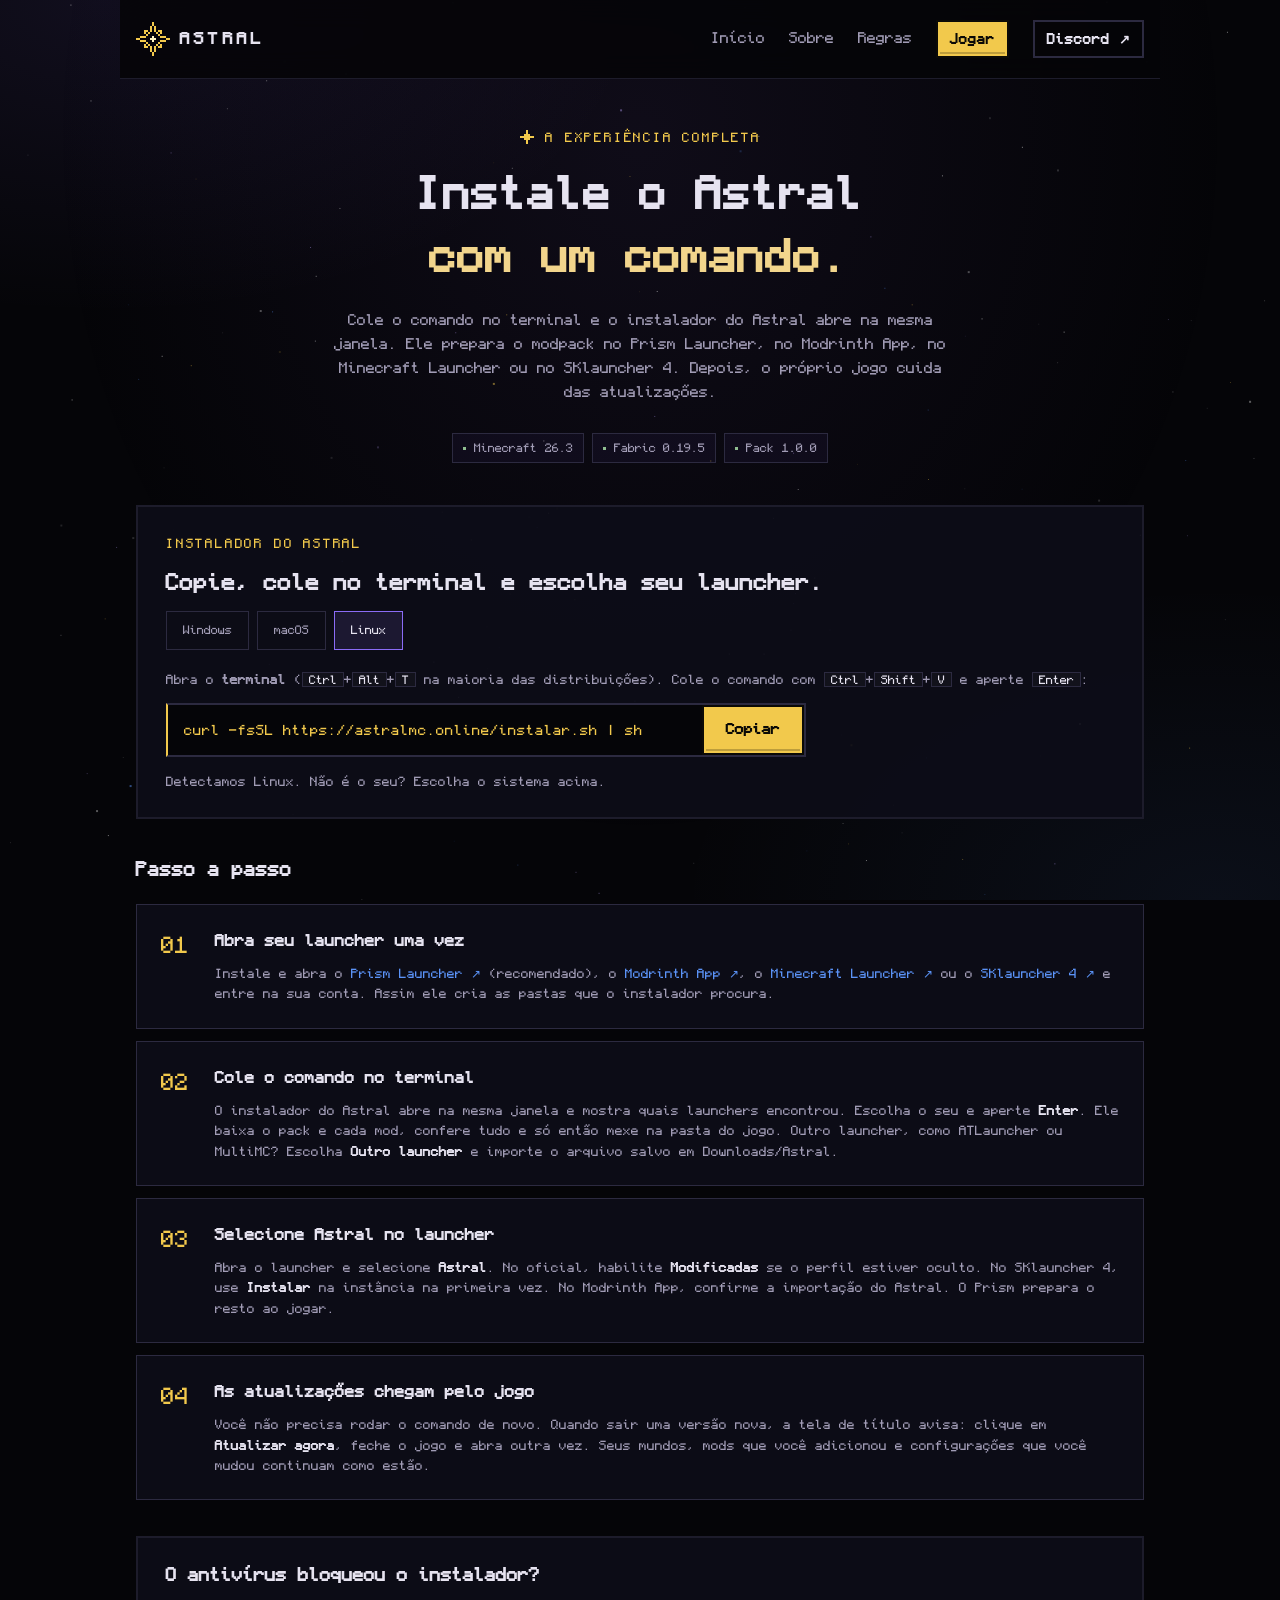
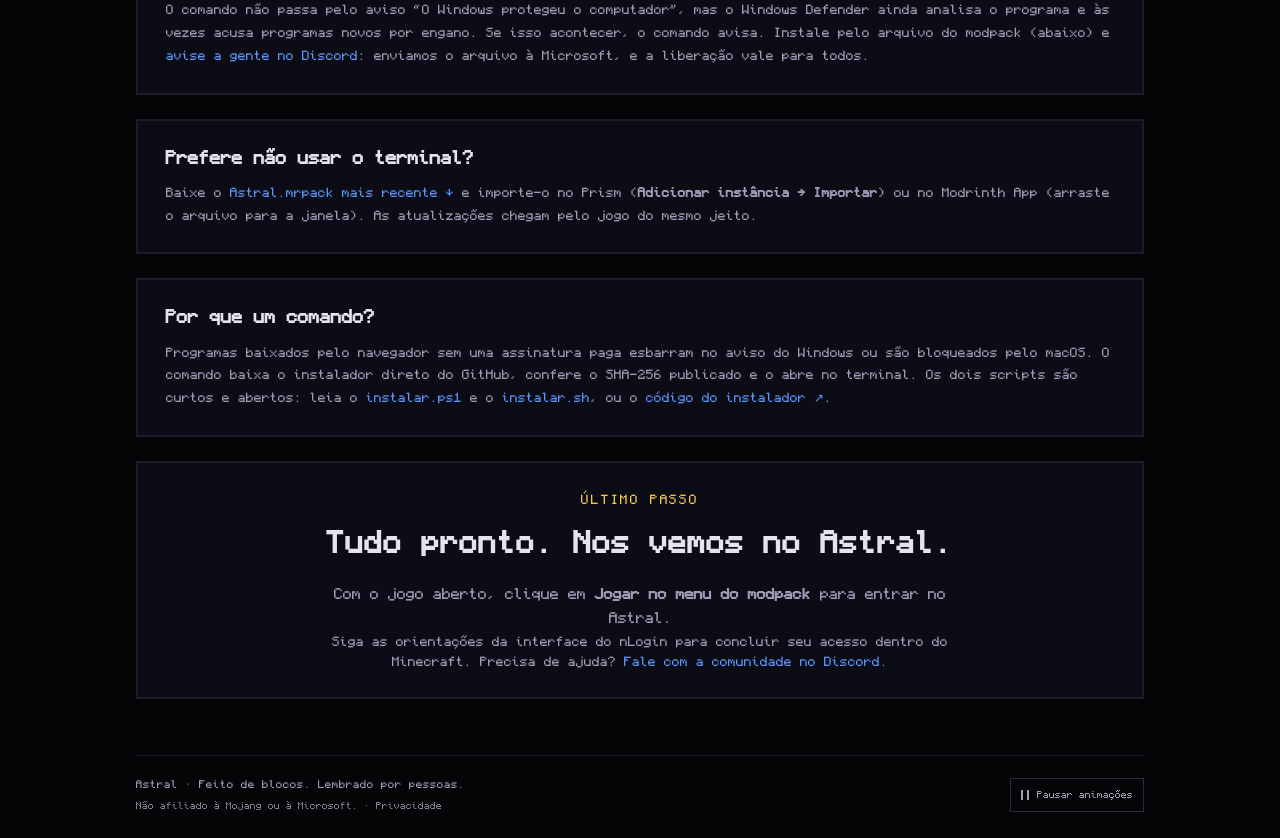
==== instalar.html @ 80afe754 "Instalar pelo comando do terminal instalar.html e o diálogo Jogar mostram o comando do sistema do vi" ====
<!doctype html>
<html lang="pt-BR">
<head>
  <meta charset="utf-8" />
  <meta name="viewport" content="width=device-width, initial-scale=1" />
  <meta http-equiv="Content-Security-Policy" content="default-src 'self'; script-src 'self'; frame-src 'none'; connect-src 'self' https://api.mcsrvstat.us https://raw.githubusercontent.com; img-src 'self' data:; style-src 'self' 'unsafe-inline'; font-src 'self'; object-src 'none'; base-uri 'none'; form-action 'none'" />
  <meta name="referrer" content="strict-origin-when-cross-origin" />
  <meta name="theme-color" content="#050508" />
  <title>Instalar o modpack — Astral</title>
  <meta name="description" content="Instale o modpack do Astral com um comando no terminal, no Windows, macOS ou Linux: Prism Launcher, Modrinth App, Minecraft Launcher ou SKlauncher." />
  <link rel="preload" href="fonts/Monocraft.woff2" as="font" type="font/woff2" crossorigin />
  <link rel="stylesheet" href="style.css?v=22" />
  <link rel="icon" href="favicon.svg" type="image/svg+xml" />
</head>
<body data-page="instalar" data-page-title="Instalar o modpack">
  <a class="skip-link" href="#conteudo">Pular para o conteúdo</a>
  <svg class="sprite" aria-hidden="true">
    <symbol id="star" viewBox="0 0 17 17">
      <path class="star-line" d="M8 0h1v2h-1zM8 15h1v2h-1zM0 8h2v1H0zM15 8h2v1h-2zM7 2h1v3H7zM9 2h1v3H9zM7 12h1v3H7zM9 12h1v3H9zM2 7h3v1H2zM12 7h3v1h-3zM2 9h3v1H2zM12 9h3v1h-3zM4 4h2v1H4zM11 4h2v1h-2zM4 12h2v1H4zM11 12h2v1h-2zM4 5h1v1H4zM12 5h1v1h-1zM4 11h1v1H4zM12 11h1v1h-1zM6 5h1v1H6zM10 5h1v1h-1zM6 11h1v1H6zM10 11h1v1h-1zM5 6h1v1H5zM11 6h1v1h-1zM5 10h1v1H5zM11 10h1v1h-1z" />
      <path class="star-core" d="M8 7h1v1H8zM7 8h3v1H7zM8 9h1v1H8z" />
    </symbol>
  </svg>
  <canvas id="stars" aria-hidden="true"></canvas>

  <header class="nav">
    <a href="index.html" class="logo" aria-label="Astral — Início"><svg class="pixel-star logo-star" aria-hidden="true"><use href="#star" /></svg><span data-name>Astral</span></a>
    <nav id="siteNavigation" aria-label="Navegação principal">
      <a href="index.html">Início</a><a href="sobre.html">Sobre</a><a href="regras.html">Regras</a>
      <a href="#" class="nav-mobile-community" data-discord hidden target="_blank" rel="noopener">Discord ↗</a>
    </nav>
    <div class="nav-actions">
      <a href="jogar.html" class="btn btn-small play-button" data-play>Jogar</a>
      <a href="#" class="btn btn-small btn-ghost nav-community" data-discord hidden target="_blank" rel="noopener">Discord ↗</a>
      <button type="button" class="nav-toggle" id="navToggle" aria-label="Abrir menu" aria-controls="siteNavigation" aria-expanded="false" hidden>
        <svg viewBox="0 0 24 24" aria-hidden="true" focusable="false"><path class="menu-bars" d="M4 5h16v2H4zM4 11h16v2H4zM4 17h16v2H4z"/><path class="menu-cross" d="M5 5h3v3H5zM8 8h3v3H8zM11 11h3v3h-3zM14 14h3v3h-3zM17 17h3v3h-3zM17 5h3v3h-3zM14 8h3v3h-3zM8 14h3v3H8zM5 17h3v3H5z"/></svg>
      </button>
    </div>
  </header>

  <main id="conteudo" tabindex="-1">
    <header class="page-header">
      <p class="eyebrow"><svg class="pixel-icon" aria-hidden="true" focusable="false"><use href="icons.svg#spark" /></svg>A experiência completa</p>
      <h1>Instale o <span data-name>Astral</span><br><span class="text-accent">com um comando.</span></h1>
      <p class="tagline">Cole o comando no terminal e o instalador do Astral abre na mesma janela. Ele prepara o modpack no Prism Launcher, no Modrinth App, no Minecraft Launcher ou no SKlauncher 4. Depois, o próprio jogo cuida das atualizações.</p>
      <ul class="identity-tags" aria-label="Versões do modpack">
        <li>Minecraft <span data-modpack-minecraft>26.3</span></li><li data-modpack-loader>Fabric 0.19.5</li><li>Pack <span data-modpack-version>1.0.0</span></li>
      </ul>
    </header>

    <section class="block installer-card" aria-labelledby="installerTitle">
      <p class="eyebrow">Instalador do Astral</p>
      <h2 id="installerTitle">Copie, cole no terminal e escolha seu launcher.</h2>
      <div class="os-choice" data-os-choice hidden role="group" aria-label="Seu sistema">
        <button type="button" data-os="windows" aria-pressed="false">Windows</button>
        <button type="button" data-os="macos" aria-pressed="false">macOS</button>
        <button type="button" data-os="linux" aria-pressed="false">Linux</button>
      </div>
      <div class="command-panels" data-command-panels>
        <div class="command-panel" data-os-panel="windows">
          <h3 class="command-os">Windows</h3>
          <p class="muted">Abra o <strong>PowerShell</strong>: aperte a tecla <kbd>Windows</kbd>, digite <kbd>PowerShell</kbd> e aperte <kbd>Enter</kbd>. Cole o comando com <kbd>Ctrl</kbd>+<kbd>V</kbd> e aperte <kbd>Enter</kbd>:</p>
          <div class="command" data-command-box><code data-command>irm https://astralmc.online/instalar.ps1 | iex</code><button type="button" class="btn btn-small command-copy" data-copy hidden>Copiar</button></div>
        </div>
        <div class="command-panel" data-os-panel="macos">
          <h3 class="command-os">macOS</h3>
          <p class="muted">Abra o <strong>Terminal</strong>: aperte <kbd>⌘</kbd>+<kbd>Espaço</kbd>, digite <kbd>Terminal</kbd> e aperte <kbd>Enter</kbd>. Cole o comando com <kbd>⌘</kbd>+<kbd>V</kbd> e aperte <kbd>Enter</kbd>:</p>
          <div class="command" data-command-box><code data-command>curl -fsSL https://astralmc.online/instalar.sh | sh</code><button type="button" class="btn btn-small command-copy" data-copy hidden>Copiar</button></div>
        </div>
        <div class="command-panel" data-os-panel="linux">
          <h3 class="command-os">Linux</h3>
          <p class="muted">Abra o <strong>terminal</strong> (<kbd>Ctrl</kbd>+<kbd>Alt</kbd>+<kbd>T</kbd> na maioria das distribuições). Cole o comando com <kbd>Ctrl</kbd>+<kbd>Shift</kbd>+<kbd>V</kbd> e aperte <kbd>Enter</kbd>:</p>
          <div class="command" data-command-box><code data-command>curl -fsSL https://astralmc.online/instalar.sh | sh</code><button type="button" class="btn btn-small command-copy" data-copy hidden>Copiar</button></div>
        </div>
      </div>
      <p class="tiny muted" data-installer-detected></p>
      <div class="installer-next" data-installer-next hidden role="status">
        <p class="eyebrow">Comando copiado</p>
        <p class="muted">Cole no terminal e aperte Enter. O instalador abre na mesma janela: escolha seu launcher com as setas ou o número e aperte Enter de novo.</p>
      </div>
    </section>

    <section class="installation-guide" aria-labelledby="stepsTitle">
      <h2 id="stepsTitle">Passo a passo</h2>
      <ol class="installation-steps">
        <li><div><h3>Abra seu launcher uma vez</h3><p>Instale e abra o <a href="https://prismlauncher.org/download/" target="_blank" rel="noopener">Prism Launcher ↗</a> (recomendado), o <a href="https://modrinth.com/app" target="_blank" rel="noopener">Modrinth App ↗</a>, o <a href="https://www.minecraft.net/download" target="_blank" rel="noopener">Minecraft Launcher ↗</a> ou o <a href="https://next.skmedix.pl/downloads" target="_blank" rel="noopener">SKlauncher 4 ↗</a> e entre na sua conta. Assim ele cria as pastas que o instalador procura.</p></div></li>
        <li><div><h3>Cole o comando no terminal</h3><p>O instalador do Astral abre na mesma janela e mostra quais launchers encontrou. Escolha o seu e aperte <strong>Enter</strong>. Ele baixa o pack e cada mod, confere tudo e só então mexe na pasta do jogo. Outro launcher, como ATLauncher ou MultiMC? Escolha <strong>Outro launcher</strong> e importe o arquivo salvo em Downloads/Astral.</p></div></li>
        <li><div><h3>Selecione Astral no launcher</h3><p>Abra o launcher e selecione <strong>Astral</strong>. No oficial, habilite <strong>Modificadas</strong> se o perfil estiver oculto. No SKlauncher 4, use <strong>Instalar</strong> na instância na primeira vez. No Modrinth App, confirme a importação do Astral. O Prism prepara o resto ao jogar.</p></div></li>
        <li><div><h3>As atualizações chegam pelo jogo</h3><p>Você não precisa rodar o comando de novo. Quando sair uma versão nova, a tela de título avisa: clique em <strong>Atualizar agora</strong>, feche o jogo e abra outra vez. Seus mundos, mods que você adicionou e configurações que você mudou continuam como estão.</p></div></li>
      </ol>
    </section>

    <section class="block installer-help" id="antivirus" aria-labelledby="antivirusTitle">
      <h2 id="antivirusTitle">O antivírus bloqueou o instalador?</h2>
      <p class="muted">O comando não passa pelo aviso “O Windows protegeu o computador”, mas o Windows Defender ainda analisa o programa e às vezes acusa programas novos por engano. Se isso acontecer, o comando avisa. Instale pelo arquivo do modpack (abaixo) e <a href="#" data-discord hidden target="_blank" rel="noopener">avise a gente no Discord</a>: enviamos o arquivo à Microsoft, e a liberação vale para todos.</p>
    </section>

    <section class="block installer-help" id="sem-terminal" aria-labelledby="noTerminalTitle">
      <h2 id="noTerminalTitle">Prefere não usar o terminal?</h2>
      <p class="muted">Baixe o <a href="https://github.com/dvd-iso/astral-installer/releases" data-pack-latest>Astral.mrpack mais recente ↓</a> e importe-o no Prism (<strong>Adicionar instância → Importar</strong>) ou no Modrinth App (arraste o arquivo para a janela). As atualizações chegam pelo jogo do mesmo jeito.</p>
    </section>

    <section class="block installer-help" aria-labelledby="whyTitle">
      <h2 id="whyTitle">Por que um comando?</h2>
      <p class="muted">Programas baixados pelo navegador sem uma assinatura paga esbarram no aviso do Windows ou são bloqueados pelo macOS. O comando baixa o instalador direto do GitHub, confere o SHA-256 publicado e o abre no terminal. Os dois scripts são curtos e abertos: leia o <a href="instalar.ps1" target="_blank" rel="noopener">instalar.ps1</a> e o <a href="instalar.sh" target="_blank" rel="noopener">instalar.sh</a>, ou o <a href="https://github.com/dvd-iso/astral-installer" target="_blank" rel="noopener">código do instalador ↗</a>.</p>
    </section>

    <section class="block page-cta" aria-labelledby="readyTitle">
      <p class="eyebrow">Último passo</p>
      <h2 id="readyTitle">Tudo pronto. Nos vemos no Astral.</h2>
      <p class="muted">Com o jogo aberto, clique em <strong>Jogar no menu do modpack</strong> para entrar no Astral.</p>
      <p class="tiny muted">Siga as orientações da interface do nLogin para concluir seu acesso dentro do Minecraft. Precisa de ajuda? <a href="#" data-discord hidden target="_blank" rel="noopener">Fale com a comunidade no Discord.</a></p>
    </section>
  </main>

  <footer>
    <div class="footer-meta"><p><span data-name>Astral</span> · Feito de blocos. Lembrado por pessoas.</p><p class="footer-legal">Não afiliado à Mojang ou à Microsoft. · <a href="privacidade.html">Privacidade</a></p></div>
    <button class="motion-toggle" type="button" data-motion-toggle aria-pressed="false" hidden><span class="motion-icon" aria-hidden="true"></span><span data-motion-label>Pausar animações</span></button>
  </footer>
  <script src="config.js?v=26"></script>
  <script src="app.js?v=23"></script>
</body>
</html>
---- style.css ----
/* Monocraft: fonte no estilo do Minecraft (SIL OFL 1.1, veja fonts/OFL.txt) */
@font-face { font-family: "Monocraft"; src: url("fonts/Monocraft.woff2") format("woff2"); font-weight: 400; font-style: normal; font-display: swap; }
@font-face { font-family: "Monocraft"; src: url("fonts/Monocraft-Bold.woff2") format("woff2"); font-weight: 700; font-style: normal; font-display: swap; }
@font-face { font-family: "Monocraft"; src: url("fonts/Monocraft-Italic.woff2") format("woff2"); font-weight: 400; font-style: italic; font-display: swap; }

:root {
  --bg: #050508;
  --surface: rgba(14, 14, 24, 0.92);
  --surface2: rgba(255, 255, 255, 0.025);
  --border: #1d1c2b;
  --border2: #2c2a40;
  --text: #e6e3f0;
  --muted: #a19cb5;
  --yellow: #f2c94c;
  --purple: #8b6cf6;
  --blue: #5b93f7;
  --green: #8fbd90;
  --ok: #4ade80;
  --bad: #f87171;
  --wrap: 1040px;
  color-scheme: dark;
}

* { box-sizing: border-box; border-radius: 0 !important; }
html { scroll-behavior: smooth; scroll-padding-top: 110px; -webkit-text-size-adjust: 100%; text-size-adjust: 100%; }
body {
  margin: 0;
  display: flex;
  flex-direction: column;
  font-family: "Monocraft", ui-monospace, monospace;
  font-size: 14px;
  color: var(--text);
  background:
    radial-gradient(60vw 50vh at 8% 0%, rgba(139, 108, 246, 0.09), transparent 70%),
    radial-gradient(60vw 50vh at 95% 100%, rgba(91, 147, 247, 0.07), transparent 70%),
    var(--bg);
  background-attachment: fixed;
  min-height: 100vh;
  line-height: 1.7;
}
#stars { position: fixed; inset: 0; width: 100%; height: 100%; z-index: -1; pointer-events: none; }
body::before { content: ""; position: fixed; inset: 0; z-index: -1; pointer-events: none; background: radial-gradient(ellipse at 50% 15%, rgba(111, 79, 171, .1), transparent 65%); animation: sky-breath 16s ease-in-out infinite alternate; }
.sprite { position: absolute; width: 0; height: 0; overflow: hidden; }

a { color: var(--blue); text-decoration: none; }
a:hover { text-decoration: underline; text-underline-offset: 3px; }
a:focus-visible, button:focus-visible { outline: 2px solid var(--purple); outline-offset: 4px; }
h1, h2, h3 { font-weight: 700; line-height: 1.3; }
.skip-link { position: fixed; top: 8px; left: 16px; z-index: 20; padding: 10px 16px; background: var(--bg); transform: translateY(-200%); }
.skip-link:focus { transform: translateY(0); }
.sr-only { position: absolute; width: 1px; height: 1px; padding: 0; margin: -1px; overflow: hidden; clip: rect(0, 0, 0, 0); white-space: nowrap; border: 0; }

/* ---------- Estrela em pixel art ---------- */
.pixel-star { shape-rendering: crispEdges; }
.pixel-icon { width: 20px; height: 20px; display: inline-block; vertical-align: middle; flex: none; fill: currentColor; shape-rendering: crispEdges; }
/* (seletores sem ancestral: as cópias dentro de <use> só herdam o estilo do original) */
.star-line { fill: var(--yellow); }
.star-core { fill: #fff4c2; animation: core 3s steps(3) infinite; }
@keyframes core { 50% { opacity: .35; } }

/* ---------- Navegação ---------- */
.nav {
  position: sticky; top: 0; z-index: 10;
  display: grid; grid-template-columns: auto minmax(0, 1fr) auto; align-items: center; gap: 24px;
  max-width: var(--wrap); margin: 0 auto; padding: 20px 16px;
  width: 100%;
  background: rgba(5, 5, 8, .85); backdrop-filter: blur(14px); border-bottom: 1px solid var(--border);
}
.nav::after { content: ""; position: absolute; bottom: -1px; left: 0; right: 0; height: 2px; background: linear-gradient(90deg, var(--purple), var(--yellow)); transform: scaleX(var(--reading-progress, 0)); transform-origin: left; }
.logo {
  display: inline-flex; align-items: center; gap: 10px;
  font-weight: 700; font-size: 16px; letter-spacing: 0.2em; text-transform: uppercase; color: var(--text);
}
.logo:hover { text-decoration: none; }
.logo-star { width: 34px; height: 34px; transition: transform .45s ease; }
.logo:hover .logo-star { transform: rotate(90deg); }
.nav nav { min-width: 0; display: flex; justify-content: flex-end; gap: 24px; align-items: center; }
.nav-actions { display: flex; align-items: center; gap: 24px; }
.nav-mobile-community { display: none; }
.nav-toggle { display: inline-grid; place-items: center; width: 44px; height: 44px; padding: 0; flex: none; background: var(--surface2); border: 1px solid var(--border2); color: var(--text); cursor: pointer; }
.nav-toggle svg { display: block; width: 24px; height: 24px; fill: currentColor; shape-rendering: crispEdges; }
.nav-toggle .menu-cross { display: none; }
.nav-toggle[aria-expanded="true"] .menu-bars { display: none; }
.nav-toggle[aria-expanded="true"] .menu-cross { display: block; }
.nav nav a:not(.btn) { color: var(--muted); }
.nav nav a:not(.btn):hover { color: var(--text); text-decoration: none; }
.nav nav a:not(.btn)[aria-current="page"] { color: var(--yellow); text-decoration: underline; text-underline-offset: 6px; }

main { width: 100%; flex: 1; max-width: var(--wrap); margin: 0 auto; padding: 0 16px; }

/* ---------- Topo ---------- */
body[data-page="inicio"] main { display: flex; flex-direction: column; justify-content: center; gap: 30px; padding-top: 48px; padding-bottom: 40px; }
.hero { text-align: center; max-width: 720px; margin: 0 auto; }
.hero-heading { display: flex; align-items: center; justify-content: center; gap: 20px; margin: 14px 0 20px; }
.hero-star { width: 56px; height: 56px; display: block; flex: none; filter: drop-shadow(0 0 16px rgba(242, 201, 76, .25)); animation: star-float 6s ease-in-out infinite; }
.title {
  font-size: clamp(40px, 8vw, 72px); margin: 0;
  letter-spacing: .14em; padding-left: .14em; text-transform: uppercase;
}
.hero-promise { font-size: clamp(18px, 2.6vw, 25px); line-height: 1.65; margin: 0 0 14px; }
.hero-promise strong { color: #f2d58c; }
.tagline { color: var(--muted); max-width: 630px; margin: 0 auto 28px; }
.hero .tagline { max-width: 560px; margin-bottom: 0; }
.access-note { margin: 14px 0 0; color: var(--muted); font-size: 11px; }

/* ---------- Filme da página inicial ---------- */
.home-video { width: 100%; max-width: 820px; margin: 8px auto 0; }
.home-video-heading { display: flex; justify-content: space-between; align-items: flex-end; flex-wrap: wrap; gap: 12px 24px; margin-bottom: 16px; }
.home-video-heading .eyebrow { margin-bottom: 8px; font-size: 10px; letter-spacing: .1em; }
.home-video-heading h2 { margin: 0; font-size: clamp(18px, 2.8vw, 24px); color: #f2d58c; }
.video-youtube-link { display: inline-flex; align-items: center; gap: 8px; min-height: 44px; color: var(--muted); font-size: 10px; }
.video-youtube-link:hover { color: var(--yellow); }
.video-player { position: relative; aspect-ratio: 16 / 9; overflow: hidden; border: 2px solid var(--border2); border-top-color: var(--purple); background: #050508; box-shadow: 6px 6px 0 rgba(139, 108, 246, .09), 0 0 44px rgba(139, 108, 246, .07); }
.video-cover { position: absolute; inset: 0; width: 100%; height: 100%; display: flex; flex-direction: column; align-items: center; justify-content: center; gap: 16px; padding: 20px; border: 0; background: var(--surface); color: var(--text); font: inherit; cursor: pointer; isolation: isolate; }
.video-cover::after { content: ""; position: absolute; inset: 0; z-index: -1; background: linear-gradient(180deg, rgba(5, 5, 8, .1), rgba(5, 5, 8, .65)); pointer-events: none; }
.video-cover:hover { text-decoration: none; }
.video-cover:focus-visible { outline: 2px solid var(--yellow); outline-offset: -6px; }
.video-poster { position: absolute; inset: 0; z-index: -2; width: 100%; height: 100%; object-fit: cover; opacity: .8; transition: transform .6s ease, opacity .3s; }
.video-cover:hover .video-poster, .video-cover:focus-visible .video-poster { transform: scale(1.035); opacity: 1; }
.video-play { display: grid; place-items: center; width: 80px; height: 68px; flex: none; border: 2px solid #fff0b6; background: var(--yellow); color: #17120b; box-shadow: inset 0 -5px 0 rgba(0, 0, 0, .2), 5px 5px 0 rgba(0, 0, 0, .4); transition: transform .2s, background .2s; }
.video-play svg { display: block; width: 30px; height: 30px; fill: currentColor; shape-rendering: crispEdges; }
.video-cover:hover .video-play, .video-cover:focus-visible .video-play { transform: translateY(-3px); background: #f7d76f; }
.video-cover:active .video-play { transform: translateY(2px); }
.video-cover-label { font-size: 12px; text-shadow: 0 2px 8px #050508; }
.video-player iframe { position: absolute; inset: 0; width: 100%; height: 100%; border: 0; }
.home-video-note { display: flex; justify-content: center; align-items: center; gap: 10px; margin: 18px 0 0; color: var(--muted); font-size: 10px; text-align: center; }
.home-video-note .pixel-icon { width: 12px; height: 12px; color: var(--purple); }

.ip {
  display: inline-flex; flex-direction: column; align-items: center; gap: 2px;
  background: var(--surface); border: 2px solid var(--border2);
  color: var(--text); padding: 10px 24px; cursor: pointer;
  font: inherit; font-size: 17px; font-weight: 700;
  transition: border-color .15s;
}
.ip:hover { border-color: var(--yellow); }
.ip small { color: var(--muted); font-size: 11px; font-weight: 400; }

/* ---------- Cabeçalhos das páginas ---------- */
.page-header { text-align: center; padding: 48px 0 26px; }
.eyebrow { color: var(--yellow); font-size: 12px; letter-spacing: .15em; text-transform: uppercase; margin: 0 0 14px; }
.eyebrow .pixel-icon { width: 16px; height: 16px; vertical-align: -3px; margin-right: 10px; }
.page-header h1 { font-size: clamp(26px, 4.5vw, 42px); line-height: 1.5; margin: 0 0 22px; }
.text-accent { color: #f2d58c; }
.page-cta { text-align: center; padding: 40px 28px; background: radial-gradient(ellipse at 50% 0, rgba(139, 108, 246, .12), transparent 75%), var(--surface); }
.page-cta h2 { margin-top: 0; font-size: clamp(21px, 3vw, 28px); }
.page-cta > .muted { max-width: 640px; margin: 0 auto; }
.identity-tags { list-style: none; display: flex; justify-content: center; flex-wrap: wrap; gap: 8px; padding: 0; margin: 24px 0 16px; }
.identity-tags li { display: inline-flex; align-items: center; gap: 8px; font-size: 11px; padding: 5px 10px; color: var(--muted); background: rgba(139, 108, 246, .05); border: 1px solid var(--border2); }
.identity-tags li::before { content: ""; width: 3px; height: 3px; flex: none; background: var(--green); }

/* ---------- Botões (estilo botão do Minecraft) ---------- */
.btn {
  position: relative; overflow: hidden; isolation: isolate;
  display: inline-block; cursor: pointer;
  border: 2px solid #0b0a06; outline: 2px solid var(--yellow); outline-offset: -4px;
  background: var(--yellow); color: #0b0a06;
  font: inherit; font-weight: 700; font-size: 14px;
  padding: 11px 22px;
  box-shadow: inset 0 -4px 0 rgba(0, 0, 0, .22);
  transition: background .2s, transform .2s, box-shadow .2s;
}
.btn::after { content: ""; position: absolute; inset: -50% auto -50% -60%; width: 30%; background: rgba(255, 255, 255, .18); transform: skewX(-20deg); pointer-events: none; }
.btn:hover { background: #f7d76f; text-decoration: none; transform: translateY(-3px); box-shadow: inset 0 -4px 0 rgba(0, 0, 0, .22), 0 6px 24px rgba(242, 201, 76, .12); }
.btn:hover::after { animation: button-shine .65s ease; }
.btn:active { transform: translateY(2px); box-shadow: inset 0 -2px 0 rgba(0, 0, 0, .22); }
.btn:disabled { opacity: .6; cursor: wait; transform: none; }
.btn-ghost { background: transparent; color: var(--text); border-color: var(--border2); outline-color: transparent; box-shadow: none; }
.btn-ghost:hover { background: rgba(139, 108, 246, .12); border-color: var(--purple); }
.nav .btn-small { padding: 6px 12px; font-size: 13px; }
.nav .btn:hover, .nav .btn:active { transform: none; }

/* Jogar abre a escolha de launcher; copiar o IP é uma ação separada. */
.play-button { display: inline-flex; align-items: center; justify-content: center; text-align: center; white-space: nowrap; }
.ip[data-copy-state="copied"] { border-color: var(--green); }
.copy-toast { position: fixed; z-index: 30; left: 50%; bottom: 20px; width: max-content; max-width: calc(100% - 32px); padding: 12px 18px; border: 1px solid var(--yellow); background: #14131f; color: var(--text); font-size: 12px; text-align: center; overflow-wrap: anywhere; opacity: 0; transform: translate(-50%, 8px); pointer-events: none; transition: opacity .16s ease, transform .16s ease; }
.copy-toast.is-visible { opacity: 1; transform: translate(-50%, 0); pointer-events: auto; }
.clipboard-fallback { position: fixed; left: 0; top: 0; width: 1px; height: 1px; padding: 0; border: 0; opacity: 0; font-size: 16px; pointer-events: none; }

/* ---------- Escolha de launcher ---------- */
html.play-dialog-open { overflow: hidden; }
.play-dialog { width: min(880px, calc(100% - 40px)); max-width: none; max-height: calc(100vh - 40px); max-height: calc(100dvh - 40px); margin: auto; padding: 38px; overflow-y: auto; border: 2px solid var(--border2); border-top-color: var(--purple); background: radial-gradient(ellipse at 50% 0, rgba(139, 108, 246, .12), transparent 70%), #0e0e18; color: var(--text); font: inherit; box-shadow: 0 24px 100px rgba(0, 0, 0, .6); }
.play-dialog::backdrop { background: rgba(5, 5, 8, .84); backdrop-filter: blur(8px); }
.play-dialog[open] { animation: launcher-dialog-enter .45s cubic-bezier(.16, 1, .3, 1) both; }
.play-dialog[open]::backdrop { animation: launcher-backdrop-enter .35s ease-out both; }
.play-dialog[open] > .eyebrow, .play-dialog[open] > h2, .play-dialog[open] > #playDialogDescription { animation: launcher-content-enter .4s ease-out both; }
.play-dialog[open] > .eyebrow { animation-delay: .05s; }
.play-dialog[open] > h2 { animation-delay: .09s; }
.play-dialog[open] > #playDialogDescription { animation-delay: .13s; }
.dialog-close { position: absolute; top: 12px; right: 12px; width: 44px; height: 44px; padding: 0; border: 1px solid var(--border2); background: transparent; color: var(--muted); font: inherit; font-size: 25px; cursor: pointer; }
.dialog-close:hover { color: var(--text); border-color: var(--purple); }
.play-dialog .eyebrow { padding-right: 30px; }
.play-dialog h2 { margin: 0 0 16px; font-size: clamp(21px, 3.5vw, 29px); line-height: 1.55; }
.play-dialog h2:focus { outline: none; }
.play-dialog > .muted { max-width: 680px; margin: 0; font-size: 12px; }
.installer-offer { display: grid; justify-items: start; gap: 12px; margin: 26px 0 0; }
.installer-offer .tiny { margin: 0; max-width: 620px; }
.play-dialog[open] .installer-offer, .play-dialog[open] .installer-more { animation: launcher-content-enter .4s cubic-bezier(.16, 1, .3, 1) .18s both; }
.play-dialog[open] .installer-more { animation-delay: .26s; }
.installer-next { margin: 22px 0 0; padding: 16px 18px; border-left: 2px solid var(--ok); background: rgba(74, 222, 128, .06); animation: launcher-content-enter .35s ease-out both; }
.installer-next .eyebrow { color: var(--ok); margin: 0 0 8px; font-size: 10px; }
.installer-next ol { margin: 0; padding-left: 20px; color: var(--muted); font-size: 12px; line-height: 1.9; }
.installer-next p.muted { margin: 0; font-size: 12px; }
.installer-next strong { color: var(--text); }
.installer-more { display: inline-block; margin-top: 20px; padding: 8px 0; color: var(--muted); font-size: 11px; text-decoration: underline; text-underline-offset: 4px; }
.installer-more:hover { color: var(--text); }
.os-choice { display: flex; flex-wrap: wrap; gap: 8px; margin: 0 0 18px; }
.os-choice button { padding: 9px 16px; font: inherit; font-size: 11px; color: var(--muted); background: transparent; border: 1px solid var(--border2); cursor: pointer; }
.os-choice button:hover { color: var(--text); }
.os-choice button[aria-pressed="true"] { color: var(--text); border-color: var(--purple); background: rgba(139, 108, 246, .12); }
.command-panel + .command-panel { margin-top: 24px; }
.command-panels.has-choice .command-panel { display: none; margin-top: 0; }
.command-panels.has-choice .command-panel.is-active { display: block; }
.command-panels.has-choice .command-os { display: none; }
.command-os { margin: 0 0 8px; font-size: 13px; }
.command-panel p { margin: 0 0 12px; font-size: 12px; line-height: 1.9; }
.command { display: flex; align-items: stretch; width: 100%; max-width: 640px; background: #050508; border: 2px solid var(--border2); border-left-color: var(--yellow); }
.command code { flex: 1; min-width: 0; padding: 14px 16px; overflow-x: auto; font: inherit; font-size: 13px; color: var(--yellow); white-space: nowrap; user-select: all; }
.command .command-copy { flex: none; margin: 0; }
.command .command-copy:hover { transform: none; }
.installer-card .tiny[data-installer-detected] { margin: 14px 0 0; }
.installer-help h2 { margin: 0 0 12px; font-size: 17px; }
.installer-help p { margin: 0; font-size: 12px; line-height: 1.9; }
kbd { padding: 1px 6px; font: inherit; font-size: .92em; color: var(--text); background: var(--surface2); border: 1px solid var(--border2); }
.launcher-official { --launcher-accent: #f2ce75; }
.launcher-prism { --launcher-accent: #b39afa; }
.launcher-sklauncher { --launcher-accent: #7eafff; }
.launcher-logo { display: block; flex: none; object-fit: contain; image-rendering: auto; }

/* ---------- Blocos (todas as seções têm o mesmo formato) ---------- */
.block { background: var(--surface); border: 2px solid var(--border); padding: 26px 28px; margin: 0 0 24px; }
.block-head {
  display: flex; align-items: center; gap: 14px;
  margin: 0 0 22px; padding-bottom: 14px; border-bottom: 2px solid var(--border);
}
.block-head h2 { margin: 0; font-size: 18px; flex: 1; }
.section-icon { width: 24px; height: 24px; color: var(--yellow); }
.muted { color: var(--muted); }
.tiny { font-size: 12px; margin: 14px 0 0; }

/* ---------- Fragmentos da lore ---------- */
.lore { margin: 56px auto; max-width: 650px; text-align: center; color: #c2b9db; padding: 0 12px; }
.lore::before {
  content: "fragmento"; display: block; margin-bottom: 10px;
  font-size: 11px; letter-spacing: .3em; text-transform: uppercase; color: var(--purple);
}
.lore p { margin: 0; font-style: italic; font-size: 15px; }
.lore cite { display: block; margin-top: 10px; font-style: normal; font-size: 12px; color: var(--muted); }
.lore:empty { display: none; }

/* ---------- Status ---------- */
.badge { display: inline-flex; align-items: center; gap: 8px; font-size: 12px; padding: 4px 10px; border: 2px solid var(--border); }
.badge i { width: 8px; height: 8px; background: var(--muted); }
.badge.on i { background: var(--ok); animation: pulse 2s steps(2) infinite; }
.badge.on b { color: var(--ok); }
.badge.off i { background: var(--bad); }
.badge.off b { color: var(--bad); }
@keyframes pulse { 50% { opacity: .35; } }

.server-card { width: 100%; max-width: 620px; margin: 0 auto; padding: 18px 22px; border: 1px solid var(--border2); background: var(--surface); }
.server-status-heading, .server-details { display: flex; align-items: center; justify-content: space-between; gap: 16px; }
.server-status-heading h2 { display: flex; align-items: center; gap: 10px; margin: 0; font-size: 14px; }
.server-status-heading .pixel-icon { width: 16px; height: 16px; color: var(--yellow); }
.server-details { margin-top: 14px; }
.server-details p { margin: 0; font-size: 12px; }
.server-players strong { font-size: 22px; color: var(--blue); }
.server-capacity { color: var(--muted); }
.server-version { color: #b8a4ed; }
.status-updated { margin: 10px 0 0; font-size: 9px; color: var(--muted); }

/* ---------- Pontos fortes ---------- */
.features { display: grid; grid-template-columns: repeat(3, minmax(0, 1fr)); gap: 16px; }
.feature { position: relative; background: var(--surface2); border: 2px solid var(--border); border-top-color: var(--accent); padding: 24px; transition: transform .3s, border-color .3s, background .3s; }
.feature:hover { transform: translateY(-5px); border-color: var(--accent); background: rgba(255, 255, 255, .035); }
.feature:hover .f-icon { transform: translateY(-4px); }
.feature h3 { margin: 14px 0 8px; font-size: 15px; color: var(--accent); }
.feature p { margin: 0; color: var(--muted); font-size: 13px; }
.f-icon { width: 36px; height: 36px; fill: var(--accent); fill-rule: evenodd; shape-rendering: crispEdges; transition: transform .3s; }
.f-purple { --accent: var(--purple); }
.f-blue { --accent: var(--blue); }
.f-yellow { --accent: var(--yellow); }
.f-green { --accent: var(--green); }

/* ---------- Regras ---------- */
.rules-section { margin-bottom: 40px; }
.rules-list { display: grid; grid-template-columns: repeat(3, minmax(0, 1fr)); gap: 18px; margin: 0; padding: 0; list-style: none; }
.rule-card { overflow: hidden; border: 1px solid var(--border2); background: var(--surface); transition: border-color .2s; }
.rule-card:hover { border-color: #5c5279; }
.rule-illustration { height: 126px; display: grid; place-items: center; border-bottom: 1px solid var(--border2); background-color: #10121c; background-image: linear-gradient(rgba(139, 108, 246, .035) 1px, transparent 1px), linear-gradient(90deg, rgba(139, 108, 246, .035) 1px, transparent 1px); background-size: 12px 12px; }
.rule-art { display: block; width: 144px; height: 108px; shape-rendering: crispEdges; image-rendering: pixelated; }
.rule-copy { padding: 18px 20px 22px; }
.rule-number { display: block; margin-bottom: 8px; color: #a88bee; font-size: 10px; letter-spacing: .12em; }
.rule-copy h3 { margin: 0 0 12px; color: #f2d58c; font-size: 15px; line-height: 1.5; }
.rule-copy p { margin: 0; color: #b7b1c8; font-size: 12px; line-height: 1.85; }
@media (max-width: 900px) { .rules-list { grid-template-columns: repeat(2, minmax(0, 1fr)); } }

/* ---------- Entrada e autenticação ---------- */
.access-grid { display: grid; grid-template-columns: repeat(2, minmax(0, 1fr)); gap: 16px; }
.access-grid .feature p + p { margin-top: 12px; }

/* ---------- Modpack e guias de instalação ---------- */
.modpack-invite { display: flex; justify-content: space-between; align-items: center; gap: 24px; }
.modpack-invite h2 { font-size: 18px; margin: 0 0 10px; }
.modpack-invite p { margin: 0; max-width: 550px; font-size: 12px; }
.modpack-invite .btn { flex: none; white-space: nowrap; }
.installation-guide { margin: 36px 0; }
.installation-guide > h2 { font-size: 18px; margin: 0 0 20px; line-height: 1.6; }
.installer-card h2 { font-size: 21px; margin: 0 0 16px; }
.installer-card > .muted { font-size: 12px; }
.installation-steps { display: grid; gap: 12px; list-style: none; padding: 0; margin: 0; counter-reset: installation-step; }
.installation-steps li { display: grid; grid-template-columns: 36px minmax(0, 1fr); gap: 18px; padding: 24px; border: 1px solid var(--border2); background: var(--surface); counter-increment: installation-step; }
.installation-steps li::before { content: counter(installation-step, decimal-leading-zero); color: var(--yellow); font-size: 21px; line-height: 1.5; }
.installation-steps h3 { font-size: 15px; line-height: 1.6; margin: 0 0 10px; }
.installation-steps p { color: var(--muted); font-size: 12px; margin: 0; }
.installation-steps strong { color: var(--text); }
.installation-steps .step-path { padding: 12px; margin-top: 16px; border-left: 2px solid var(--purple); background: rgba(139, 108, 246, .07); color: #c3b3ec; font-size: 11px; overflow-wrap: anywhere; }
.page-cta .ip { margin-top: 22px; max-width: 100%; overflow-wrap: anywhere; }

/* ---------- A visão do Astral ---------- */
.manifesto { display: grid; grid-template-columns: .85fr 1.4fr; gap: 24px 48px; padding: 38px; }
.manifesto h2 { font-size: clamp(23px, 3vw, 30px); line-height: 1.65; margin: 0; }
.manifesto-copy p { margin: 0 0 20px; color: var(--muted); }
.manifesto-copy p:last-child { margin-bottom: 0; }
.manifesto-copy strong { color: var(--text); font-weight: 400; }
.pixel-divider { display: block; width: 32px; height: 4px; background: var(--yellow); margin-top: 26px; box-shadow: 12px 8px 0 rgba(139, 108, 246, .45); }
.manifesto-quote { grid-column: 1 / -1; text-align: center; margin: 8px 0 0; padding-top: 28px; border-top: 1px solid var(--border2); font-size: clamp(16px, 2.5vw, 21px); color: var(--muted); line-height: 1.9; }
.manifesto-quote strong { color: #f2d58c; }
.lore-shelf { display: grid; grid-template-columns: 1fr 1fr; align-items: center; gap: 40px; padding: 36px 28px; }
.lore-shelf h2 { font-size: 26px; line-height: 1.5; margin-top: 0; }
.lore-shelf .muted { font-size: 13px; }
.fragment-book { position: relative; border: 2px solid #3a304e; border-top-color: var(--purple); background: linear-gradient(135deg, rgba(139, 108, 246, .08), transparent), var(--surface); box-shadow: 6px 6px 0 rgba(139, 108, 246, .08); padding: 28px; }
.fragment-book-label { font-size: 10px; text-transform: uppercase; letter-spacing: .18em; color: #b29ee7; }
.fragment-copy { min-height: 180px; display: flex; align-items: center; padding: 14px 0; }
.fragment-copy blockquote { margin: 0; }
.fragment-copy p { font-size: 15px; line-height: 1.9; font-style: italic; color: #d7cde8; }
.fragment-copy cite { font-size: 11px; font-style: normal; color: var(--muted); }
.fragment-controls { display: flex; justify-content: space-between; flex-wrap: wrap; gap: 12px; align-items: center; padding-top: 16px; border-top: 1px solid var(--border2); font-size: 10px; color: var(--muted); }
.fragment-progress { display: inline-flex; align-items: center; gap: 6px; }
.fragment-progress .pixel-icon { width: 12px; height: 12px; color: #9a86bc; opacity: .4; transition: color .25s, opacity .25s; }
.fragment-progress .is-current { color: var(--yellow); opacity: 1; }
.text-button { background: transparent; border: 0; color: #c1a9ff; cursor: pointer; font: inherit; padding: 8px 0; }
.text-button:hover { color: var(--yellow); }
.memories { margin: 0 0 36px; }
.section-heading { text-align: center; padding: 12px 0 24px; }
.section-heading h2 { font-size: clamp(20px, 3vw, 28px); line-height: 1.6; margin: 0 0 12px; }
.section-heading .muted { font-size: 12px; }
.memory-grid { display: grid; grid-template-columns: repeat(3, minmax(0, 1fr)); gap: 16px; }
.memory-card { background: var(--surface); border: 1px solid var(--border2); padding: 26px; display: flex; flex-direction: column; transition: transform .3s, border-color .3s; }
.memory-card:hover { transform: translateY(-5px); border-color: var(--accent); }
.memory-label { display: inline-flex; align-items: center; gap: 10px; color: var(--accent); font-size: 10px; text-transform: uppercase; letter-spacing: .06em; }
.memory-card h3 { font-size: 17px; line-height: 1.6; margin: 20px 0 12px; }
.memory-card p { color: var(--muted); font-size: 12px; margin: 0 0 24px; }
.memory-dots { display: flex; gap: 6px; margin-top: auto; }
.memory-dots i { display: block; width: 5px; height: 5px; background: var(--accent); opacity: .35; animation: memory-glow 4s ease-in-out infinite; }
.memory-dots i:nth-child(2) { animation-delay: .4s; }
.memory-dots i:nth-child(3) { animation-delay: .8s; }
.entry-steps { display: grid; grid-template-columns: repeat(3, minmax(0, 1fr)); gap: 16px; padding: 0; margin: 0 0 28px; list-style: none; }
.entry-steps li { display: flex; align-items: center; gap: 12px; font-size: 12px; color: var(--muted); padding: 14px; border: 1px solid var(--border2); background: var(--surface); }
.entry-steps .pixel-icon { color: var(--yellow); }

/* ---------- Rodapé ---------- */
footer { width: calc(100% - 32px); max-width: calc(var(--wrap) - 32px); margin: 32px auto 0; padding: 20px 0 24px; border-top: 1px solid var(--border); display: flex; align-items: center; justify-content: space-between; gap: 24px; color: var(--muted); font-size: 10px; }
.footer-meta p { margin: 0; }
.footer-meta .footer-legal { margin-top: 5px; color: #827c94; font-size: 9px; }
.footer-legal a { color: inherit; }
.footer-legal a:hover { color: var(--text, #fff); }
.legal h3 { font-size: 13px; margin: 22px 0 10px; }
.legal ul { margin: 0 0 14px; padding-left: 20px; line-height: 1.9; }
.legal li { margin-bottom: 6px; }
.legal code { font-size: 0.95em; }
.motion-toggle { display: inline-flex; align-items: center; gap: 8px; flex: none; border: 1px solid var(--border2); background: transparent; color: var(--muted); font: inherit; font-size: 9px; padding: 8px 10px; cursor: pointer; }
.motion-toggle:hover { border-color: var(--purple); color: var(--text); }
.motion-toggle:disabled { cursor: default; }
.motion-icon { width: 8px; height: 10px; border-left: 2px solid currentColor; border-right: 2px solid currentColor; }
.motion-toggle[aria-pressed="true"] .motion-icon { width: 0; height: 0; border: 5px solid transparent; border-left: 8px solid currentColor; border-right: 0; }

/* ---------- Movimento: entrada, descoberta e microinterações ---------- */
.hero > *, .page-header > * { animation: page-arrive .75s ease both; }
.hero > :nth-child(2), .page-header > :nth-child(2) { animation-delay: .08s; }
.hero > :nth-child(3), .page-header > :nth-child(3) { animation-delay: .16s; }
.hero > :nth-child(4), .page-header > :nth-child(4) { animation-delay: .24s; }
.hero > :nth-child(n+5) { animation-delay: .32s; }
.reveal-ready { transition: opacity .65s ease var(--reveal-delay, 0s), translate .65s ease var(--reveal-delay, 0s); }
.reveal-ready:not(.is-visible):not(:focus-within) { opacity: 0; translate: 0 24px; }
@keyframes page-arrive { from { opacity: 0; transform: translateY(16px); } to { opacity: 1; transform: translateY(0); } }
@keyframes mobile-arrive { from { translate: 0 6px; } to { translate: 0 0; } }
@keyframes star-float { 0%, 100% { transform: translateY(0); } 50% { transform: translateY(-8px); } }
@keyframes sky-breath { from { opacity: .3; } to { opacity: 1; } }
@keyframes button-shine { to { left: 140%; } }
@keyframes memory-glow { 0%, 100% { opacity: .35; } 50% { opacity: .9; } }
@keyframes launcher-dialog-enter { from { opacity: 0; transform: translateY(20px) scale(.96); } to { opacity: 1; transform: translateY(0) scale(1); } }
@keyframes launcher-backdrop-enter { from { opacity: 0; } to { opacity: 1; } }
@keyframes launcher-content-enter { from { opacity: 0; translate: 0 12px; } to { opacity: 1; translate: 0 0; } }

@media (max-width: 760px) {
  body { background-attachment: scroll; }
  .features, .memory-grid, .manifesto, .lore-shelf, .access-grid { grid-template-columns: minmax(0, 1fr); }
  .block { padding: 20px 18px; }
  body[data-page="inicio"] main { padding-top: 30px; padding-bottom: 24px; gap: 26px; }
  .hero-heading { gap: 14px; margin-bottom: 18px; }
  .hero-star { width: 36px; height: 36px; }
  .hero .eyebrow { font-size: 10px; letter-spacing: .08em; }
  .hero-promise { font-size: 19px; }
  .hero .tagline { font-size: 12px; }
  .home-video { margin-top: 0; }
  .video-cover { gap: 12px; }
  .video-play { width: 60px; height: 54px; }
  .video-play svg { width: 24px; height: 24px; }
  .video-cover-label { font-size: 11px; }
  .home-video-note { font-size: 9px; }
  .page-header { padding-top: 36px; }
  .page-header h1 { font-size: clamp(22px, 5.2vw, 36px); }
  .page-header .tagline { font-size: 13px; }
  .manifesto { gap: 28px; }
  .manifesto-copy { font-size: 13px; }
  .manifesto-quote { grid-column: 1; }
  .lore-shelf { gap: 24px; padding: 28px 2px; }
  .lore-shelf h2 { font-size: 23px; }
  .fragment-book { padding: 24px; }
  .fragment-copy { min-height: 160px; }
  .memory-card { padding: 24px; }
  .entry-steps { grid-template-columns: minmax(0, 1fr); gap: 8px; }
  .entry-steps li { padding: 12px 16px; }
  .modpack-invite { flex-direction: column; align-items: stretch; }
  .command code { padding: 12px; font-size: 11px; }
  .play-dialog { width: calc(100% - 24px); max-height: calc(100vh - 24px); max-height: calc(100dvh - 24px); padding: 28px 20px; }
  .play-dialog .eyebrow { font-size: 10px; }
  .skip-modpack { min-height: 44px; }
  .installation-steps li { padding: 20px 16px; grid-template-columns: 28px minmax(0, 1fr); gap: 12px; }
  .installation-steps li::before { font-size: 18px; }
  footer { flex-direction: column; text-align: center; gap: 14px; margin-top: 24px; }
  button, .btn { min-height: 44px; }
  .btn:not(.play-button) { display: inline-flex; align-items: center; justify-content: center; gap: 8px; }
  .reveal-ready { transition: none; }
  .reveal-ready:not(.is-visible):not(:focus-within) { opacity: 1; translate: none; }
  .reveal-ready.is-visible { animation: mobile-arrive .32s ease; }
}
@media (max-width: 600px) {
  .rules-list { grid-template-columns: minmax(0, 1fr); gap: 12px; }
  .rule-card { display: grid; grid-template-columns: 92px minmax(0, 1fr); }
  .rule-illustration { height: auto; border-bottom: 0; border-right: 1px solid var(--border2); }
  .rule-art { width: 72px; height: 54px; }
  .rule-copy { padding: 16px; }
  .rule-copy h3 { font-size: 13px; margin-bottom: 10px; }
  .server-card { padding: 16px; }
  .server-details { gap: 10px; }
  .server-details p { font-size: 11px; }
}
@media (max-width: 840px) {
  html { scroll-padding-top: 84px; }
  .nav { grid-template-columns: minmax(0, 1fr) auto; gap: 8px 12px; padding: 10px 12px; padding-left: max(12px, env(safe-area-inset-left)); padding-right: max(12px, env(safe-area-inset-right)); background: var(--bg); backdrop-filter: none; }
  .nav .logo { grid-column: 1; grid-row: 1; max-width: 100%; min-width: 0; min-height: 44px; gap: 8px; font-size: 13px; letter-spacing: .08em; }
  .nav .logo [data-name] { min-width: 0; overflow: hidden; white-space: nowrap; text-overflow: ellipsis; }
  .nav .logo-star { width: 28px; height: 28px; flex: none; }
  .nav-actions { grid-column: 2; grid-row: 1; gap: 8px; }
  .nav .nav-community { display: none; }
  .nav .play-button { width: 104px; min-width: 104px; height: 44px; padding: 6px 8px; font-size: 12px; }
  .nav .btn::after { display: none; }
  .nav nav { grid-column: 1 / -1; grid-row: 2; width: 100%; display: grid; grid-template-columns: repeat(2, minmax(0, 1fr)); gap: 8px; padding: 12px 0 2px; border-top: 1px solid var(--border2); max-height: calc(100vh - 76px); max-height: calc(100svh - 76px); overflow-y: auto; }
  .nav nav a, .nav .nav-mobile-community { display: flex; align-items: center; justify-content: center; min-height: 48px; min-width: 0; padding: 10px 8px; border: 1px solid var(--border2); background: var(--surface2); text-align: center; font-size: 14px; line-height: 1.4; }
  .nav nav a:not(.btn)[aria-current="page"] { color: var(--yellow); border-color: #756336; background: rgba(242, 201, 76, .06); text-decoration: none; }
}
@media (min-width: 841px) and (hover: none) {
  .nav nav a, .nav .btn { min-height: 44px; }
}
@media (max-width: 840px) and (max-height: 500px) {
  html { scroll-padding-top: 16px; }
  .nav { position: relative; }
}
html[data-motion="off"], html[data-motion="off"] * { scroll-behavior: auto; }
html[data-motion="off"] *, html[data-motion="off"] *::before, html[data-motion="off"] *::after, html[data-motion="off"] .play-dialog::backdrop { animation: none !important; transition: none !important; }
html[data-motion="off"] .reveal-ready { opacity: 1; translate: none; }
@media (prefers-reduced-motion: reduce) {
  html { scroll-behavior: auto; }
  *, *::before, *::after, .play-dialog::backdrop { animation: none !important; transition: none !important; }
  .reveal-ready { opacity: 1 !important; translate: none !important; }
}
[hidden] { display: none !important; }
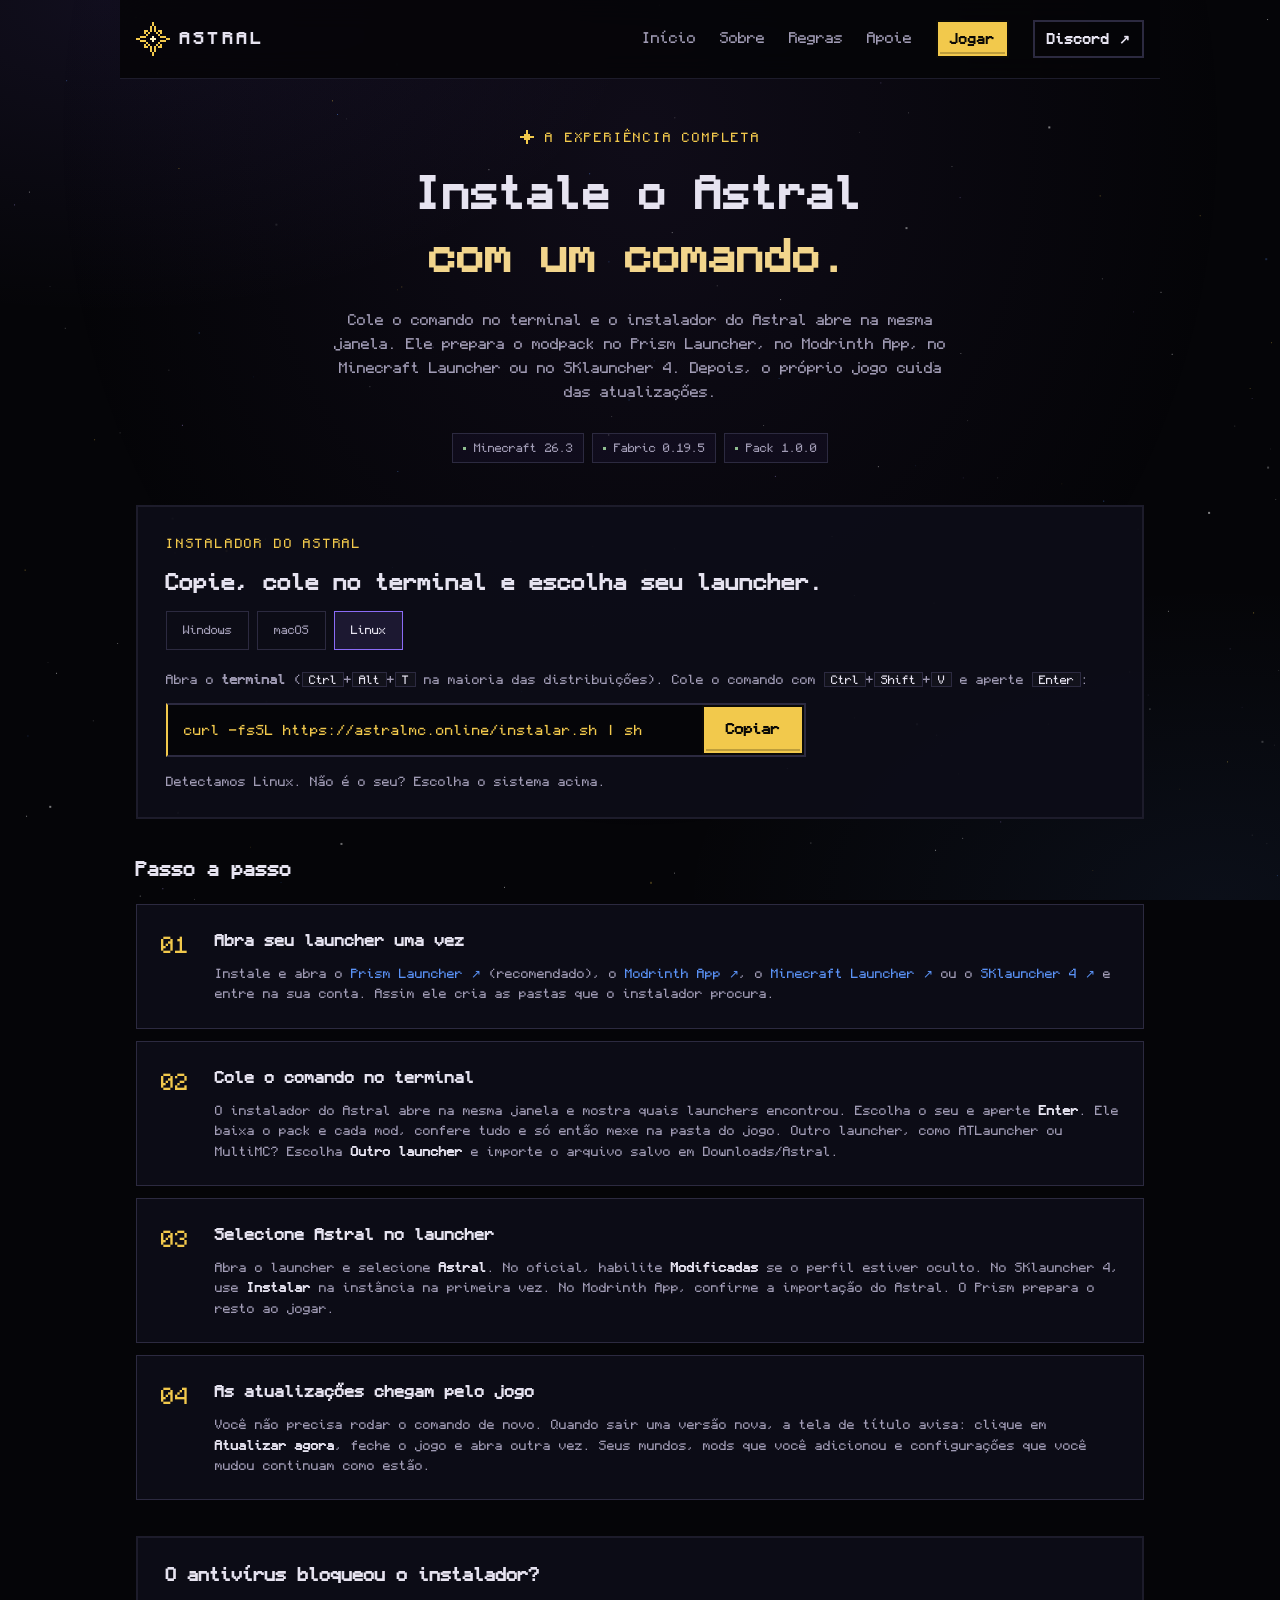
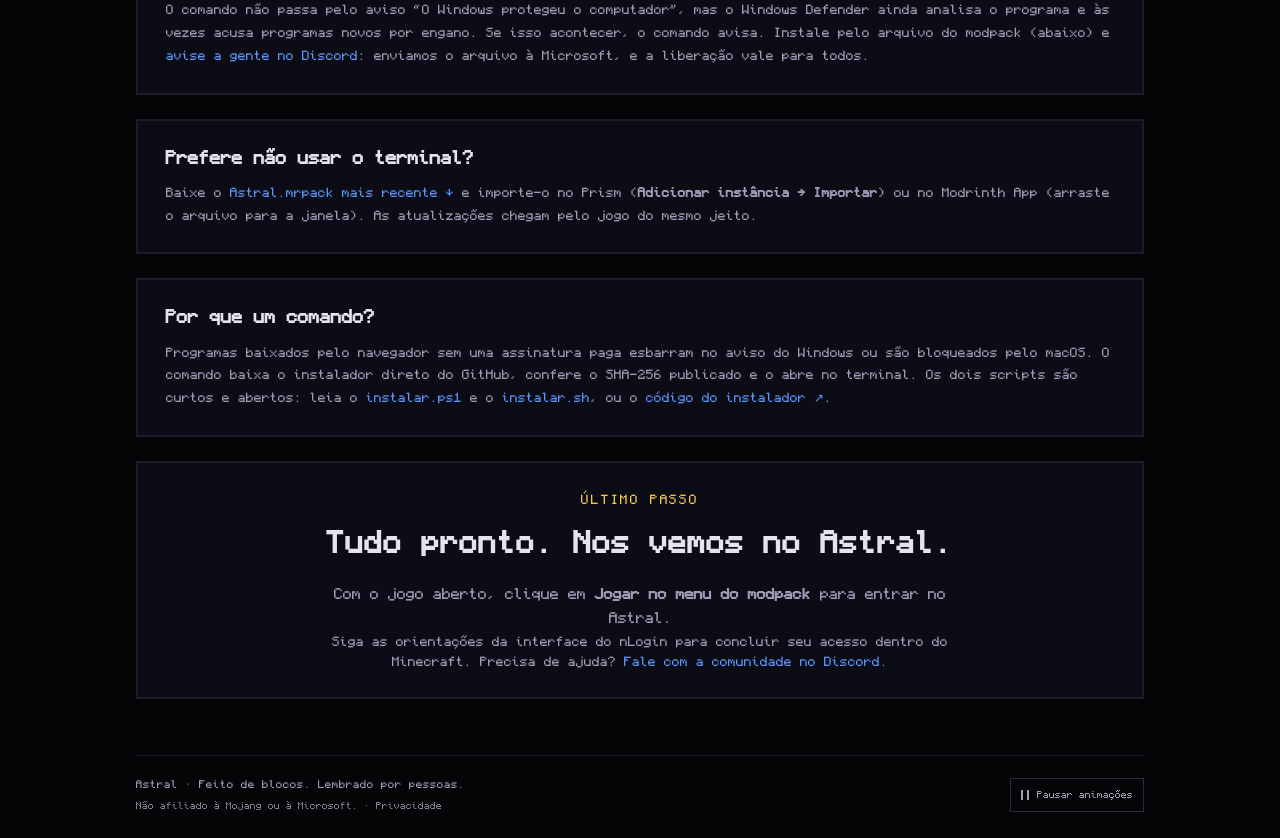
==== commit 1344b8fa: "Site: adicionar área de apoio pelo Apoia.se" ====
--- a/instalar.html
+++ b/instalar.html
@@ -9,7 +9,7 @@
   <title>Instalar o modpack — Astral</title>
   <meta name="description" content="Instale o modpack do Astral com um comando no terminal, no Windows, macOS ou Linux: Prism Launcher, Modrinth App, Minecraft Launcher ou SKlauncher." />
   <link rel="preload" href="fonts/Monocraft.woff2" as="font" type="font/woff2" crossorigin />
-  <link rel="stylesheet" href="style.css?v=22" />
+  <link rel="stylesheet" href="style.css?v=23" />
   <link rel="icon" href="favicon.svg" type="image/svg+xml" />
 </head>
 <body data-page="instalar" data-page-title="Instalar o modpack">
@@ -26,6 +26,7 @@
     <a href="index.html" class="logo" aria-label="Astral — Início"><svg class="pixel-star logo-star" aria-hidden="true"><use href="#star" /></svg><span data-name>Astral</span></a>
     <nav id="siteNavigation" aria-label="Navegação principal">
       <a href="index.html">Início</a><a href="sobre.html">Sobre</a><a href="regras.html">Regras</a>
+      <a href="index.html#apoie">Apoie</a>
       <a href="#" class="nav-mobile-community" data-discord hidden target="_blank" rel="noopener">Discord ↗</a>
     </nav>
     <div class="nav-actions">
--- a/style.css
+++ b/style.css
@@ -268,6 +268,15 @@
 .server-version { color: #b8a4ed; }
 .status-updated { margin: 10px 0 0; font-size: 9px; color: var(--muted); }
 
+/* ---------- Apoio ao projeto ---------- */
+.support-card { width: 100%; max-width: 820px; margin: 8px auto 0; padding: 28px; display: grid; grid-template-columns: minmax(0, 1fr) auto; align-items: center; gap: 28px; border: 2px solid var(--border2); border-top-color: var(--yellow); background: radial-gradient(ellipse at 0 0, rgba(242, 201, 76, .07), transparent 70%), var(--surface); box-shadow: 5px 5px 0 rgba(139, 108, 246, .07); }
+.support-card .eyebrow { margin-bottom: 12px; font-size: 10px; letter-spacing: .08em; }
+.support-card h2 { margin: 0 0 14px; color: #f2d58c; font-size: clamp(18px, 2.4vw, 22px); line-height: 1.6; }
+.support-copy > p:last-child { margin: 0; color: var(--muted); font-size: 12px; line-height: 1.9; }
+.support-action { display: grid; justify-items: center; gap: 14px; max-width: 260px; }
+.support-button { display: inline-flex; align-items: center; justify-content: center; gap: 12px; min-height: 48px; font-size: 12px; text-align: center; }
+.support-note { margin: 0; color: var(--muted); font-size: 10px; line-height: 1.8; text-align: center; }
+
 /* ---------- Pontos fortes ---------- */
 .features { display: grid; grid-template-columns: repeat(3, minmax(0, 1fr)); gap: 16px; }
 .feature { position: relative; background: var(--surface2); border: 2px solid var(--border); border-top-color: var(--accent); padding: 24px; transition: transform .3s, border-color .3s, background .3s; }
@@ -408,6 +417,8 @@
   .video-play svg { width: 24px; height: 24px; }
   .video-cover-label { font-size: 11px; }
   .home-video-note { font-size: 9px; }
+  .support-card { grid-template-columns: minmax(0, 1fr); gap: 22px; margin-top: 0; padding: 24px 20px; }
+  .support-action { max-width: none; justify-items: stretch; }
   .page-header { padding-top: 36px; }
   .page-header h1 { font-size: clamp(22px, 5.2vw, 36px); }
   .page-header .tagline { font-size: 13px; }
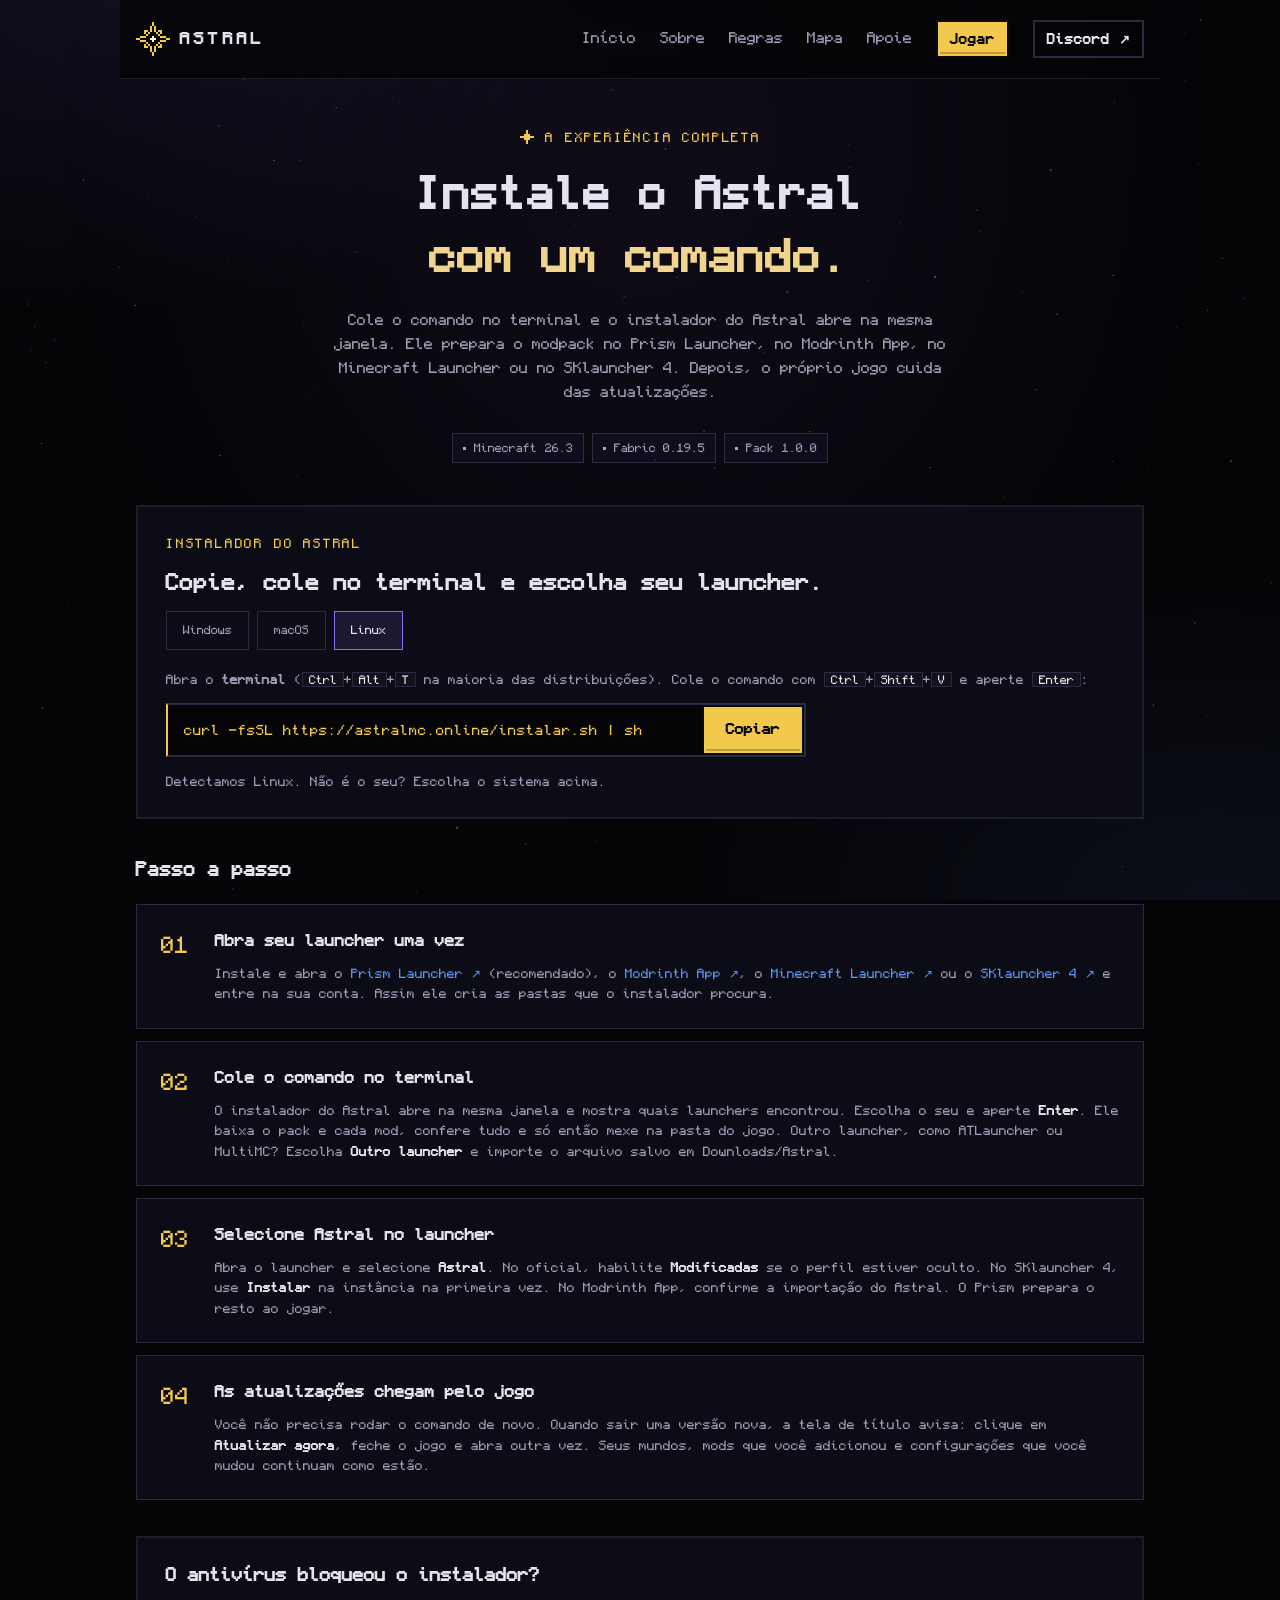
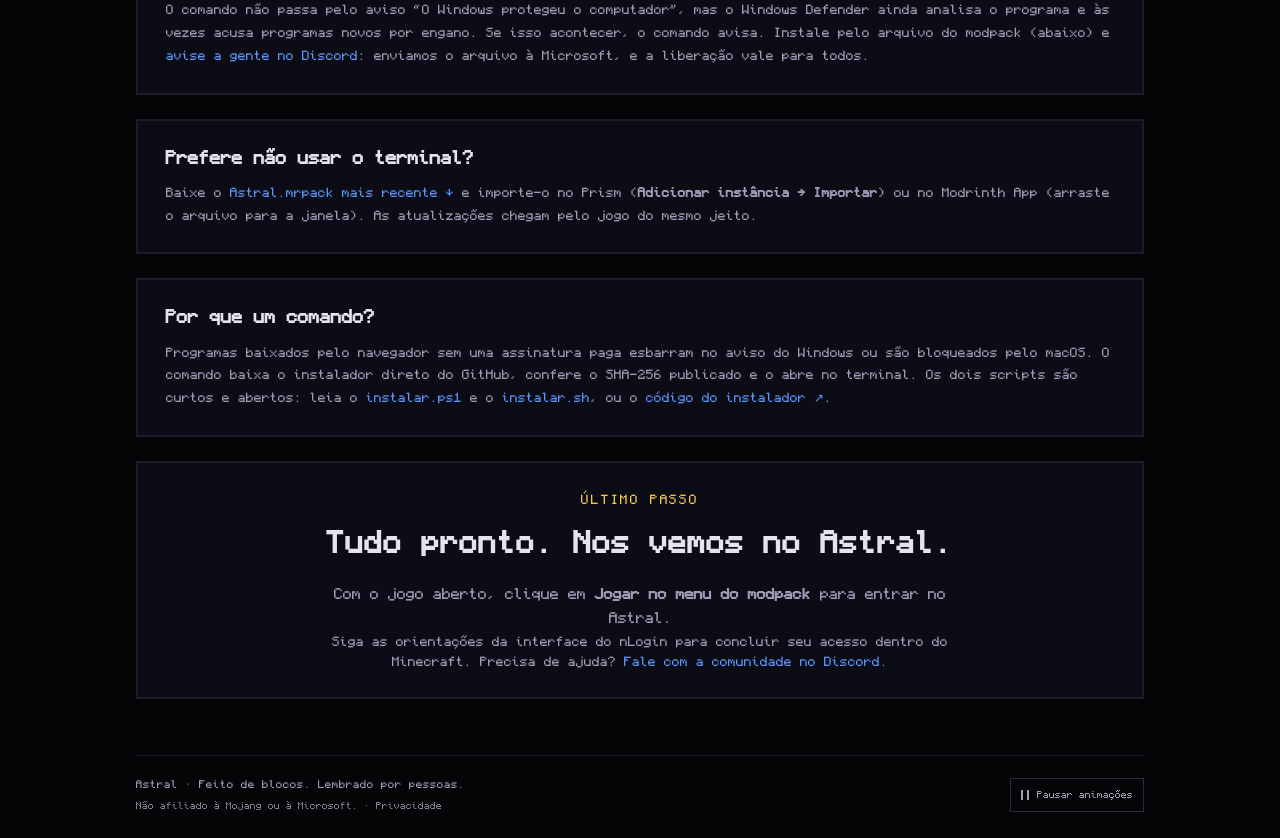
==== commit 425c84b0: "Site: acesso ao mapa no menu Co-Authored-By: Claude Opus 5.5 <noreply@anthropic.com> Claude-Session:" ====
--- a/instalar.html
+++ b/instalar.html
@@ -25,7 +25,7 @@
   <header class="nav">
     <a href="index.html" class="logo" aria-label="Astral — Início"><svg class="pixel-star logo-star" aria-hidden="true"><use href="#star" /></svg><span data-name>Astral</span></a>
     <nav id="siteNavigation" aria-label="Navegação principal">
-      <a href="index.html">Início</a><a href="sobre.html">Sobre</a><a href="regras.html">Regras</a>
+      <a href="index.html">Início</a><a href="sobre.html">Sobre</a><a href="regras.html">Regras</a><a href="mapa/">Mapa</a>
       <a href="index.html#apoie">Apoie</a>
       <a href="#" class="nav-mobile-community" data-discord hidden target="_blank" rel="noopener">Discord ↗</a>
     </nav>
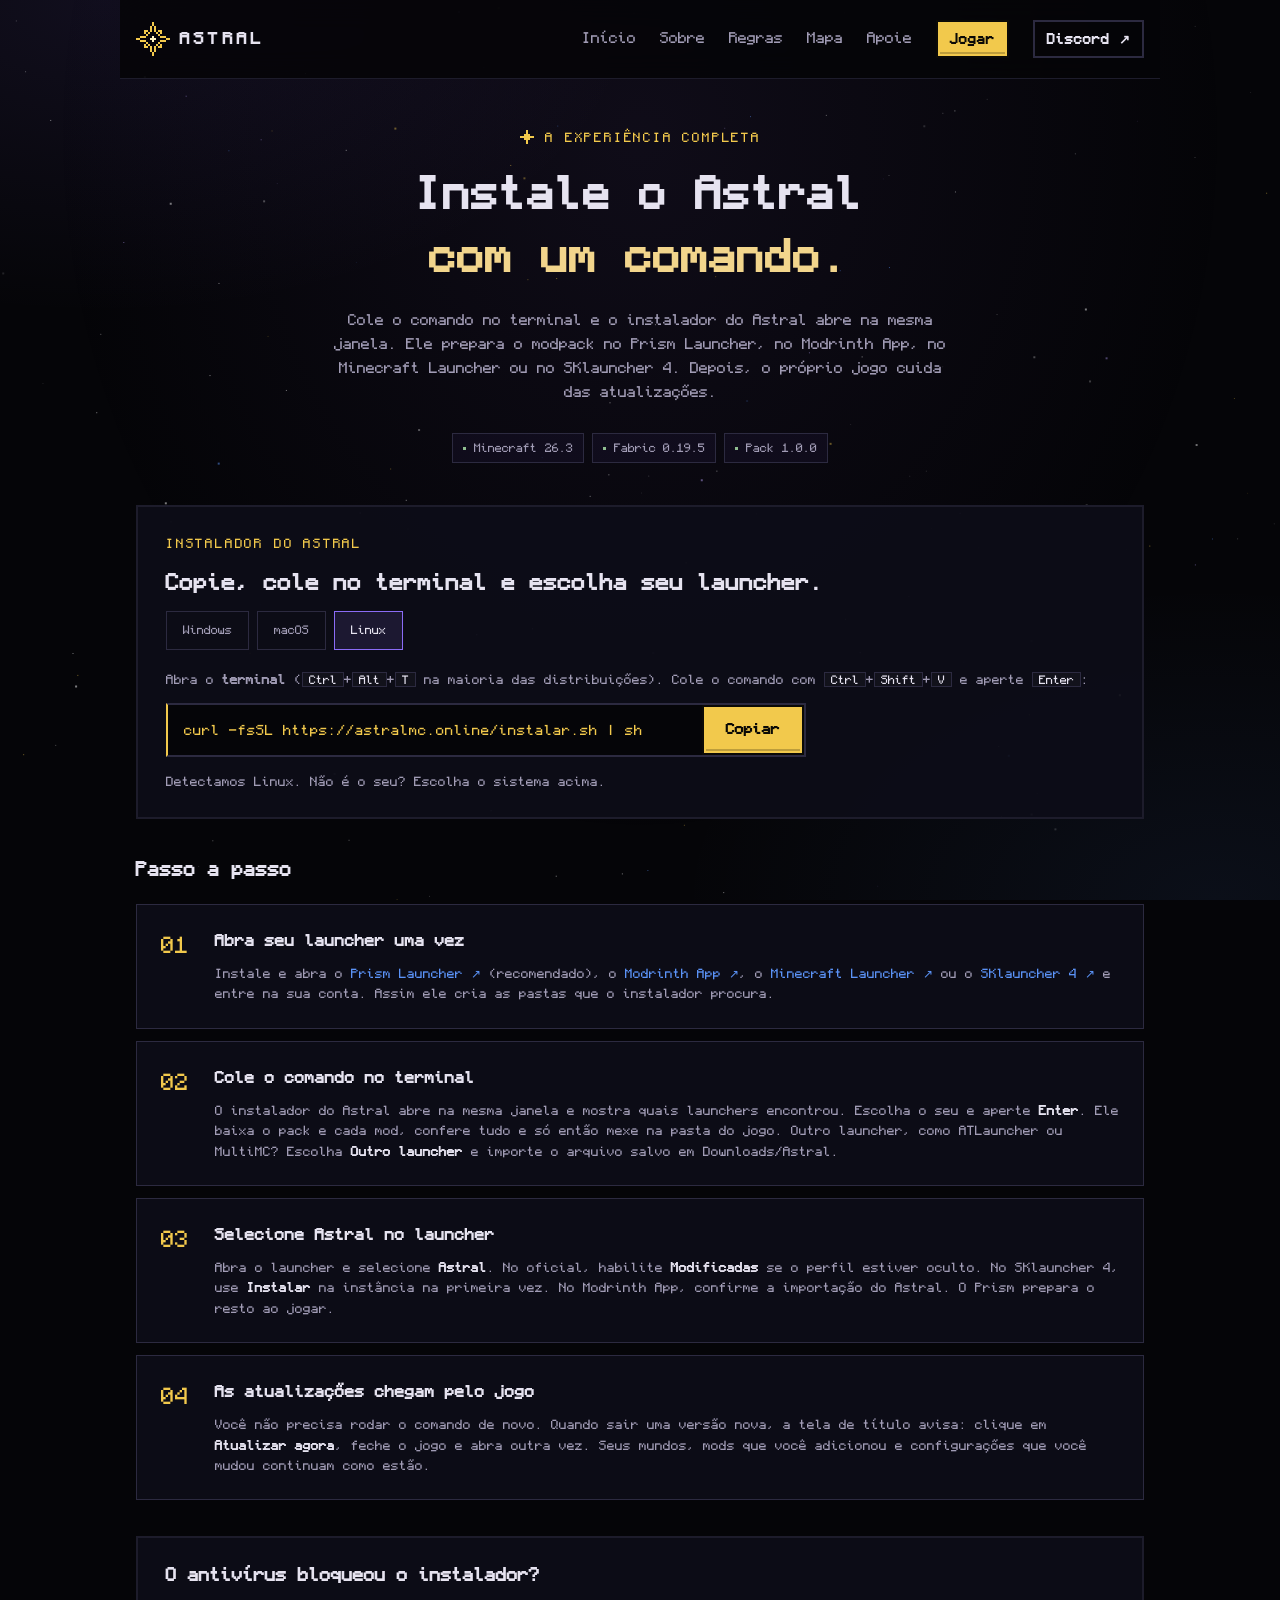
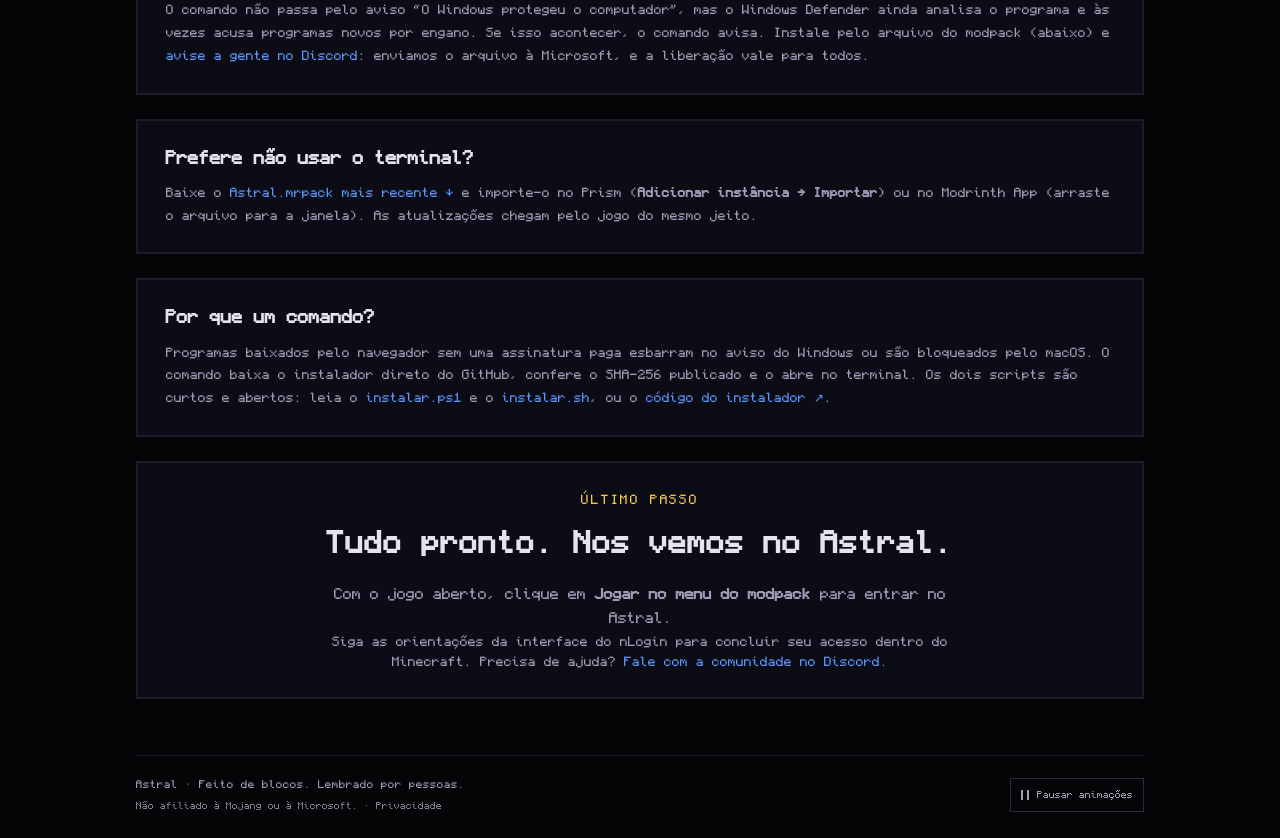
==== commit cfbd92e3: "Site: ícones de Instagram e TikTok no rodapé Co-Authored-By: Claude Opus 5.5 <noreply@anthropic.com>" ====
--- a/instalar.html
+++ b/instalar.html
@@ -9,7 +9,7 @@
   <title>Instalar o modpack — Astral</title>
   <meta name="description" content="Instale o modpack do Astral com um comando no terminal, no Windows, macOS ou Linux: Prism Launcher, Modrinth App, Minecraft Launcher ou SKlauncher." />
   <link rel="preload" href="fonts/Monocraft.woff2" as="font" type="font/woff2" crossorigin />
-  <link rel="stylesheet" href="style.css?v=23" />
+  <link rel="stylesheet" href="style.css?v=24" />
   <link rel="icon" href="favicon.svg" type="image/svg+xml" />
 </head>
 <body data-page="instalar" data-page-title="Instalar o modpack">
@@ -115,9 +115,13 @@
 
   <footer>
     <div class="footer-meta"><p><span data-name>Astral</span> · Feito de blocos. Lembrado por pessoas.</p><p class="footer-legal">Não afiliado à Mojang ou à Microsoft. · <a href="privacidade.html">Privacidade</a></p></div>
+    <div class="footer-social" data-social-links hidden>
+      <a href="#" data-social="instagramUrl" hidden target="_blank" rel="noopener" aria-label="Instagram do Astral" title="Instagram"><svg class="pixel-icon" aria-hidden="true" focusable="false"><use href="icons.svg#instagram" /></svg></a>
+      <a href="#" data-social="tiktokUrl" hidden target="_blank" rel="noopener" aria-label="TikTok do Astral" title="TikTok"><svg class="pixel-icon" aria-hidden="true" focusable="false"><use href="icons.svg#tiktok" /></svg></a>
+    </div>
     <button class="motion-toggle" type="button" data-motion-toggle aria-pressed="false" hidden><span class="motion-icon" aria-hidden="true"></span><span data-motion-label>Pausar animações</span></button>
   </footer>
-  <script src="config.js?v=26"></script>
-  <script src="app.js?v=23"></script>
+  <script src="config.js?v=27"></script>
+  <script src="app.js?v=24"></script>
 </body>
 </html>
--- a/style.css
+++ b/style.css
@@ -373,6 +373,9 @@
 .footer-meta .footer-legal { margin-top: 5px; color: #827c94; font-size: 9px; }
 .footer-legal a { color: inherit; }
 .footer-legal a:hover { color: var(--text, #fff); }
+.footer-social { display: flex; align-items: center; gap: 4px; margin-left: auto; }
+.footer-social a { display: grid; place-items: center; width: 44px; height: 44px; color: var(--muted); transition: color .2s, transform .2s; }
+.footer-social a:hover { color: var(--yellow); transform: translateY(-2px); }
 .legal h3 { font-size: 13px; margin: 22px 0 10px; }
 .legal ul { margin: 0 0 14px; padding-left: 20px; line-height: 1.9; }
 .legal li { margin-bottom: 6px; }
@@ -440,6 +443,7 @@
   .installation-steps li { padding: 20px 16px; grid-template-columns: 28px minmax(0, 1fr); gap: 12px; }
   .installation-steps li::before { font-size: 18px; }
   footer { flex-direction: column; text-align: center; gap: 14px; margin-top: 24px; }
+  .footer-social { margin-left: 0; }
   button, .btn { min-height: 44px; }
   .btn:not(.play-button) { display: inline-flex; align-items: center; justify-content: center; gap: 8px; }
   .reveal-ready { transition: none; }
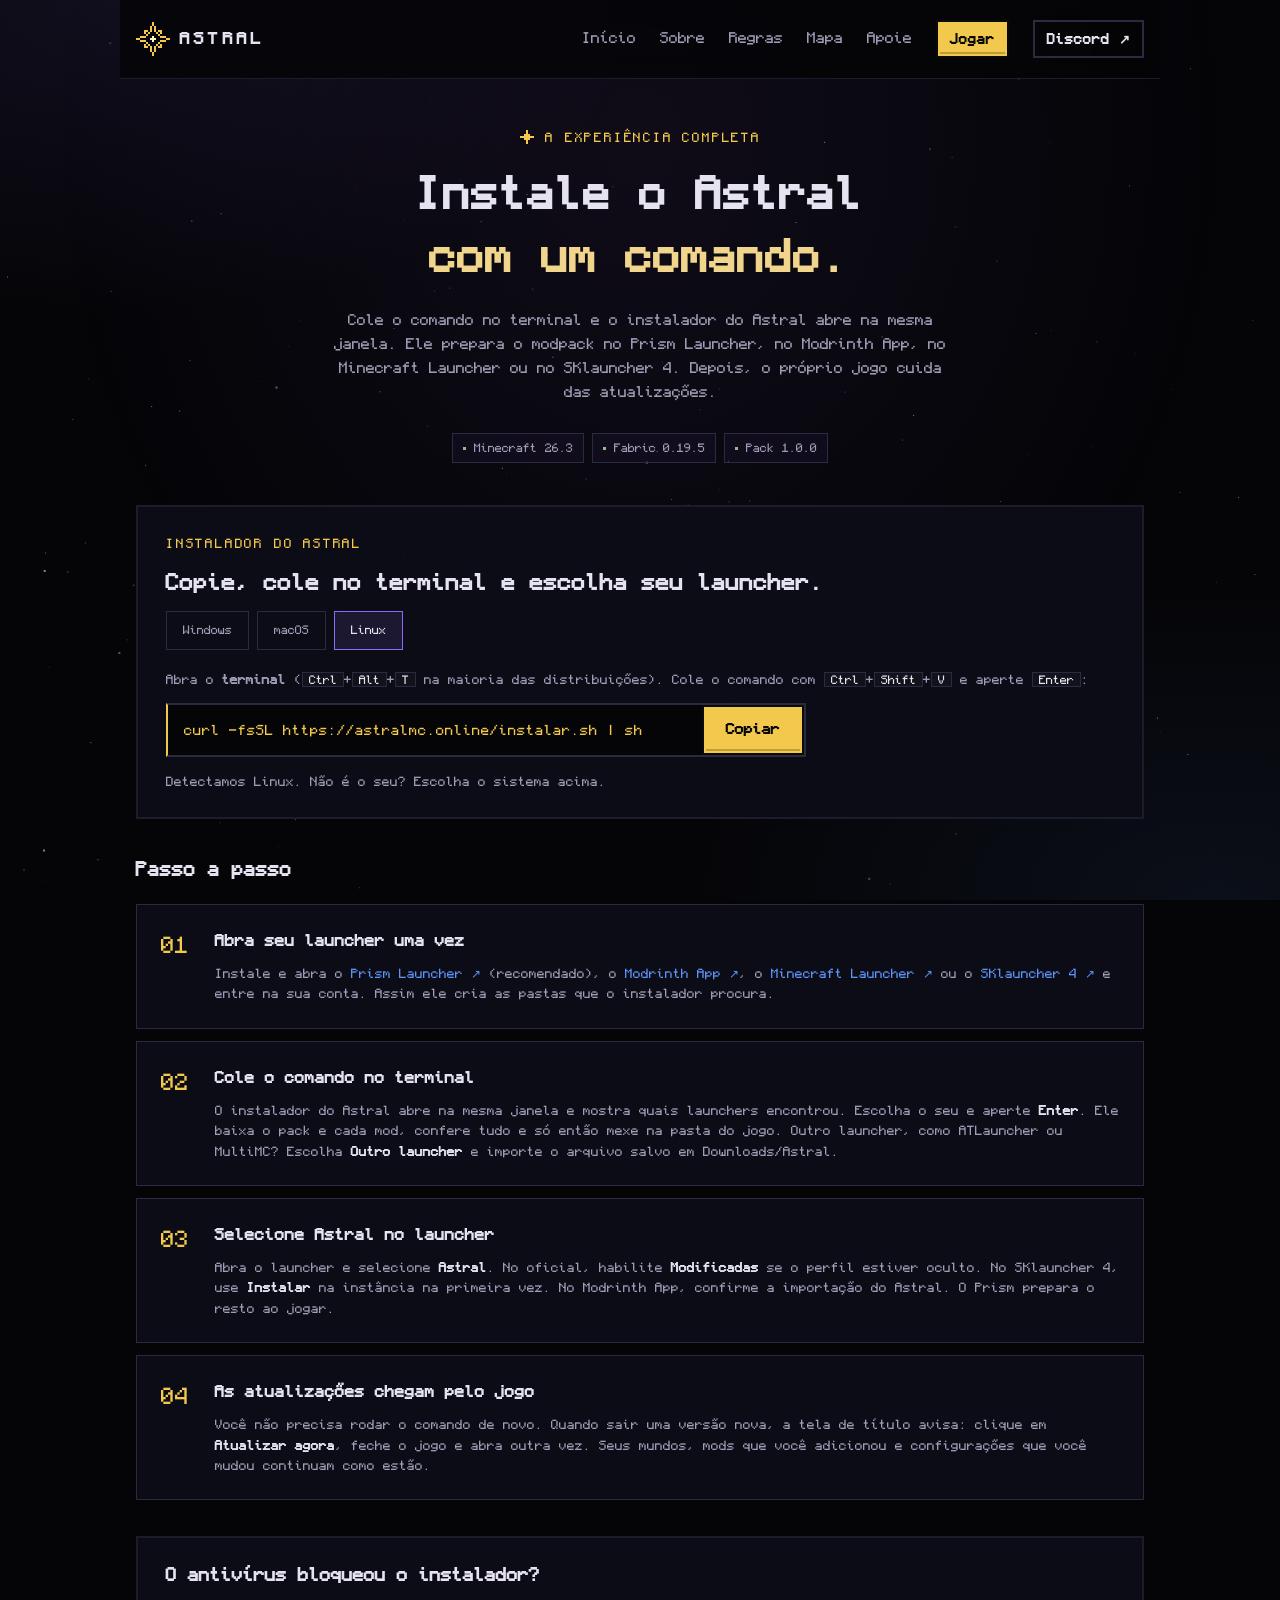
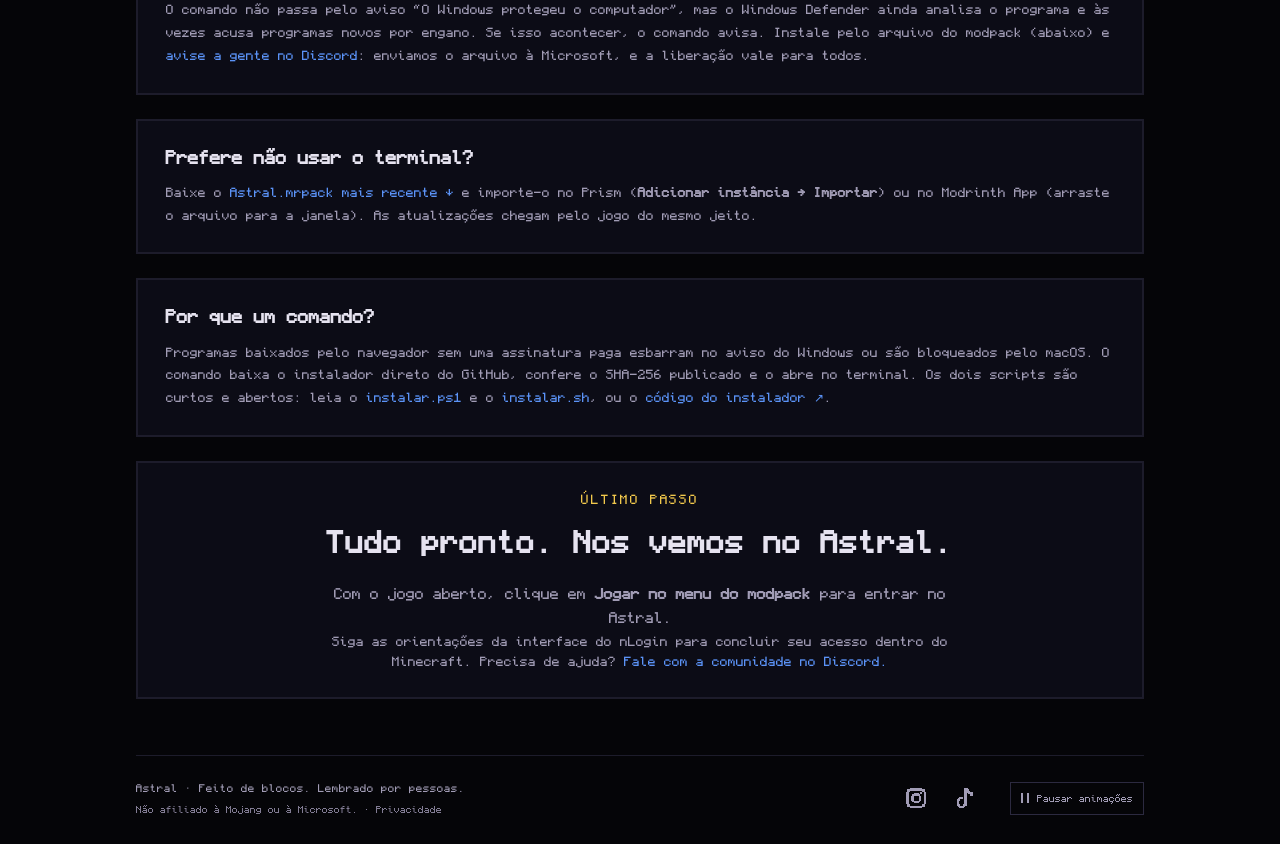
==== commit 13b88670: "Site: links do Instagram e do TikTok Co-Authored-By: Claude Opus 5.5 <noreply@anthropic.com> Claude-" ====
--- a/instalar.html
+++ b/instalar.html
@@ -121,7 +121,7 @@
     </div>
     <button class="motion-toggle" type="button" data-motion-toggle aria-pressed="false" hidden><span class="motion-icon" aria-hidden="true"></span><span data-motion-label>Pausar animações</span></button>
   </footer>
-  <script src="config.js?v=27"></script>
+  <script src="config.js?v=28"></script>
   <script src="app.js?v=24"></script>
 </body>
 </html>
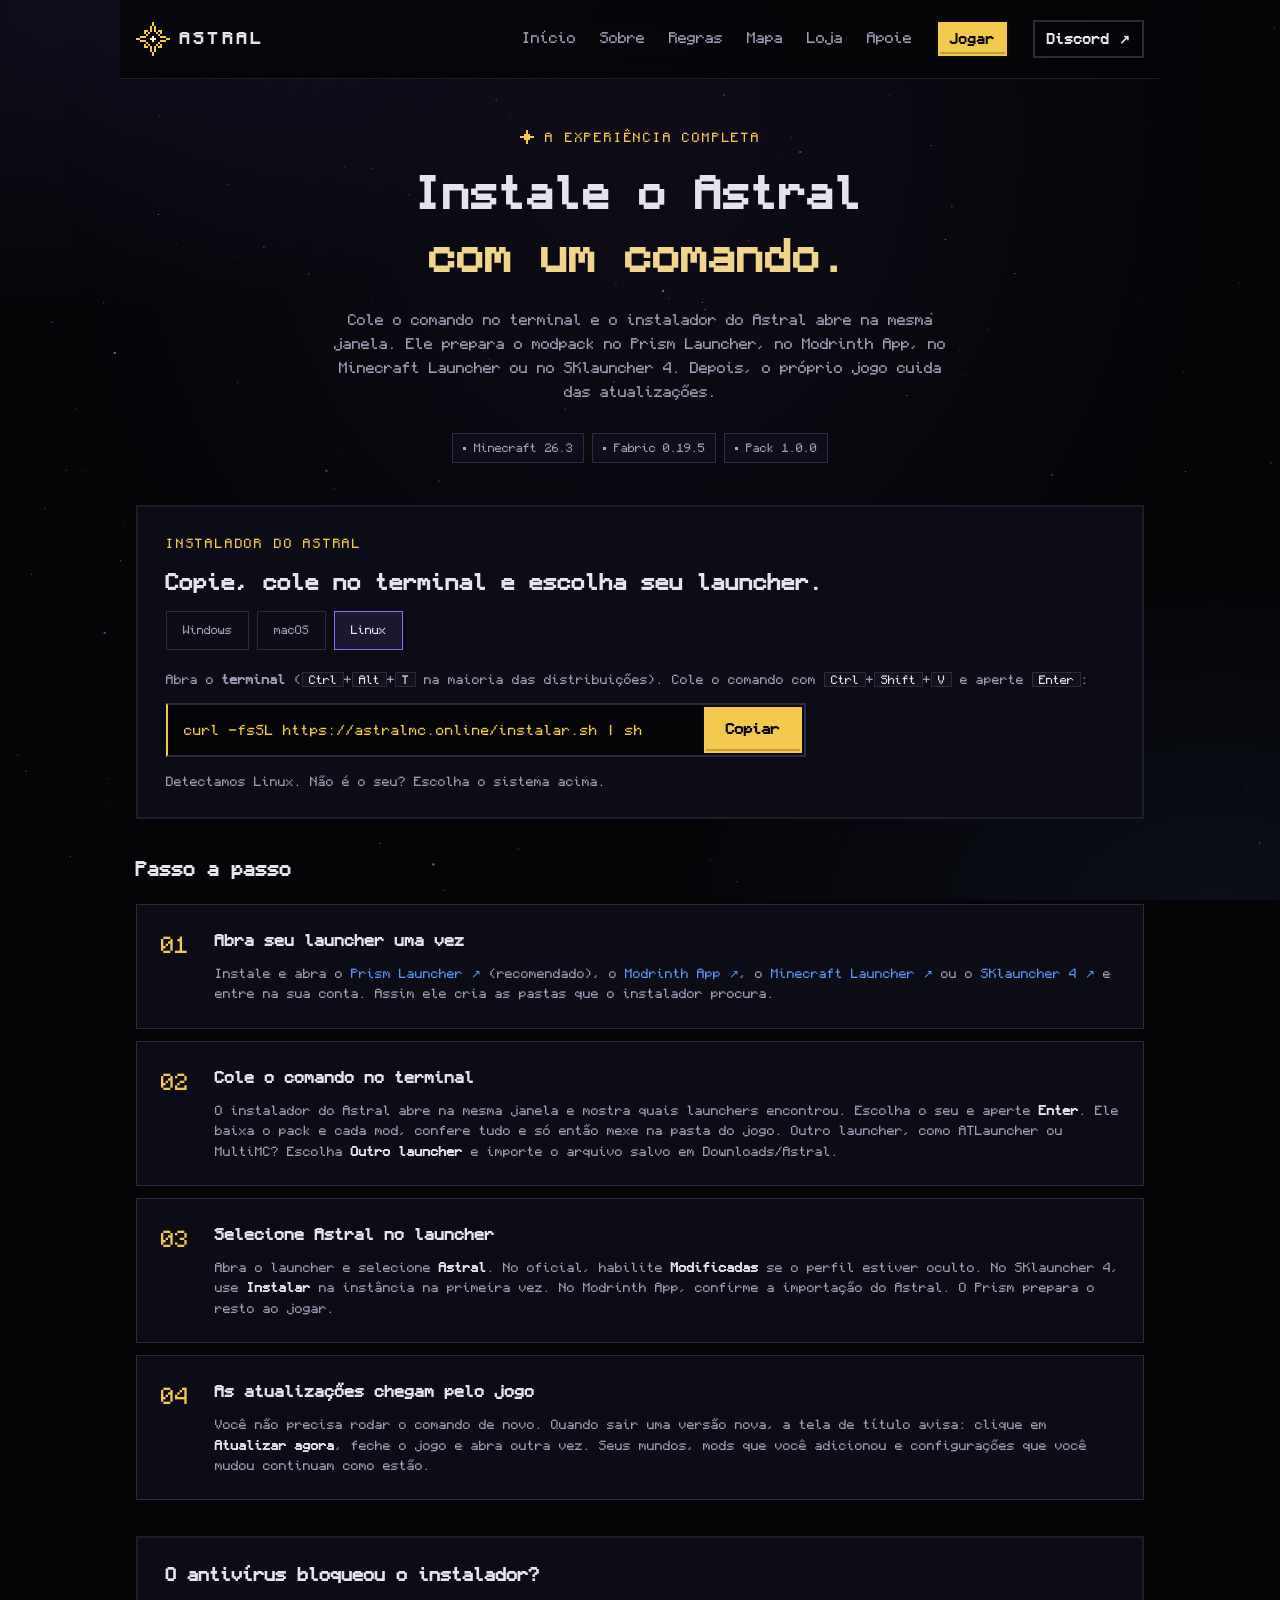
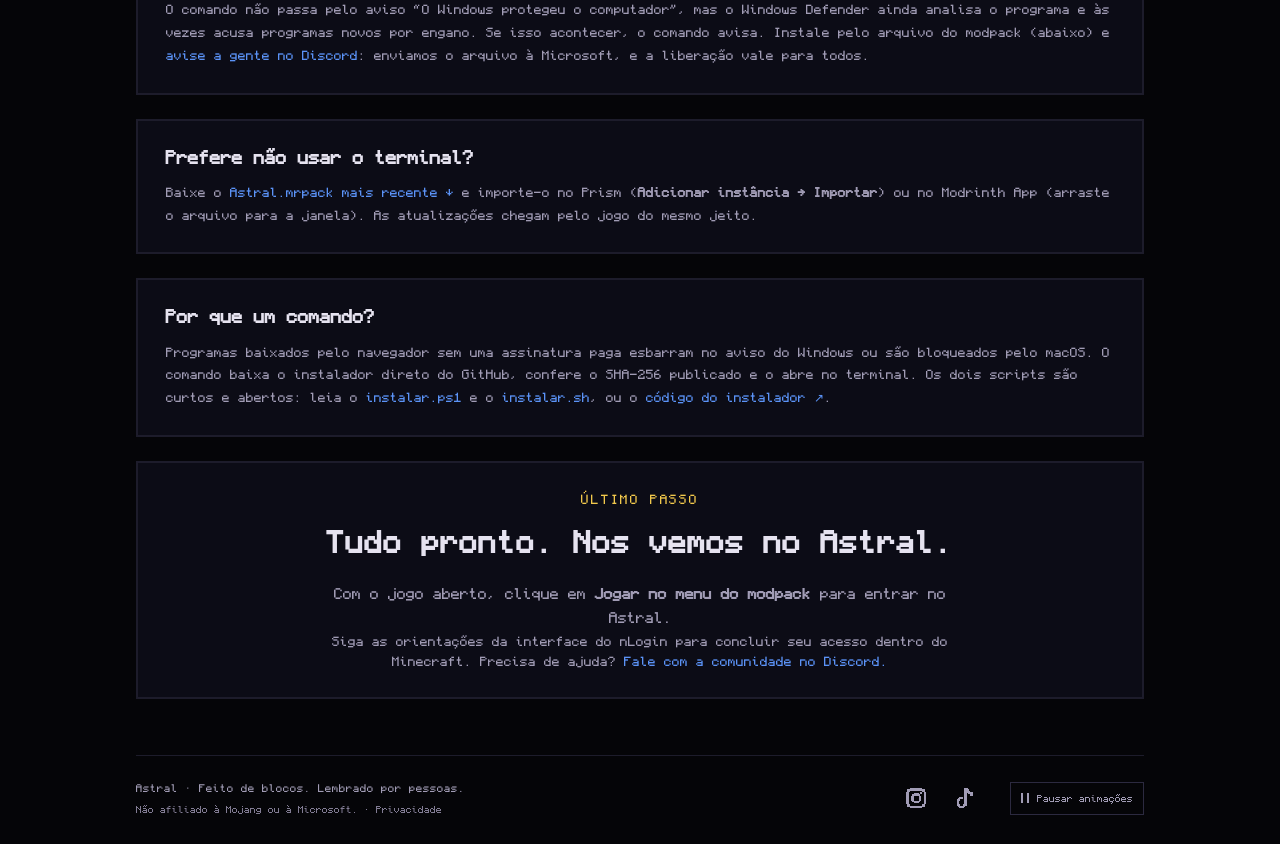
==== commit c8bdf2e6: "Site: Loja no menu e privacidade da loja de pets Co-Authored-By: Claude Opus 5.5 <noreply@anthropic." ====
--- a/instalar.html
+++ b/instalar.html
@@ -26,6 +26,7 @@
     <a href="index.html" class="logo" aria-label="Astral — Início"><svg class="pixel-star logo-star" aria-hidden="true"><use href="#star" /></svg><span data-name>Astral</span></a>
     <nav id="siteNavigation" aria-label="Navegação principal">
       <a href="index.html">Início</a><a href="sobre.html">Sobre</a><a href="regras.html">Regras</a><a href="mapa/">Mapa</a>
+      <a href="loja.html">Loja</a>
       <a href="index.html#apoie">Apoie</a>
       <a href="#" class="nav-mobile-community" data-discord hidden target="_blank" rel="noopener">Discord ↗</a>
     </nav>
--- a/style.css
+++ b/style.css
@@ -491,3 +491,18 @@
   .reveal-ready { opacity: 1 !important; translate: none !important; }
 }
 [hidden] { display: none !important; }
+
+/* ---------- Loja de pets ---------- */
+.shop-banner { max-width: var(--wrap); margin: 0 auto 18px; padding: 10px 16px; border: 2px dashed var(--yellow); color: var(--yellow); font-size: 12px; text-align: center; }
+.shop-form label { display: block; margin: 14px 0 8px; font-size: 12px; color: var(--muted); }
+.shop-row { display: flex; flex-wrap: wrap; gap: 10px; align-items: stretch; }
+.shop-row input { flex: 1 1 220px; min-height: 46px; padding: 10px 14px; border: 2px solid var(--border2); background: rgba(0, 0, 0, .35); color: var(--text); font: inherit; font-size: 14px; }
+.shop-row input:focus-visible { outline: 2px solid var(--purple); outline-offset: 2px; }
+.shop-error { margin: 14px 0 0; padding: 10px 14px; border-left: 4px solid var(--bad); background: rgba(248, 113, 113, .08); color: var(--bad); font-size: 12px; }
+.shop-grid { display: grid; grid-template-columns: repeat(auto-fill, minmax(220px, 1fr)); gap: 16px; }
+.shop-card { --accent: var(--purple); display: flex; flex-direction: column; gap: 4px; }
+.shop-card .btn { margin-top: auto; align-self: flex-start; }
+.shop-card.is-soon { opacity: .55; }
+.shop-price { margin: 6px 0 14px; color: var(--yellow); font-weight: 700; }
+.shop-price .badge { margin-left: 6px; font-weight: 400; color: var(--muted); }
+.shop-order { border-left: 4px solid var(--purple); }
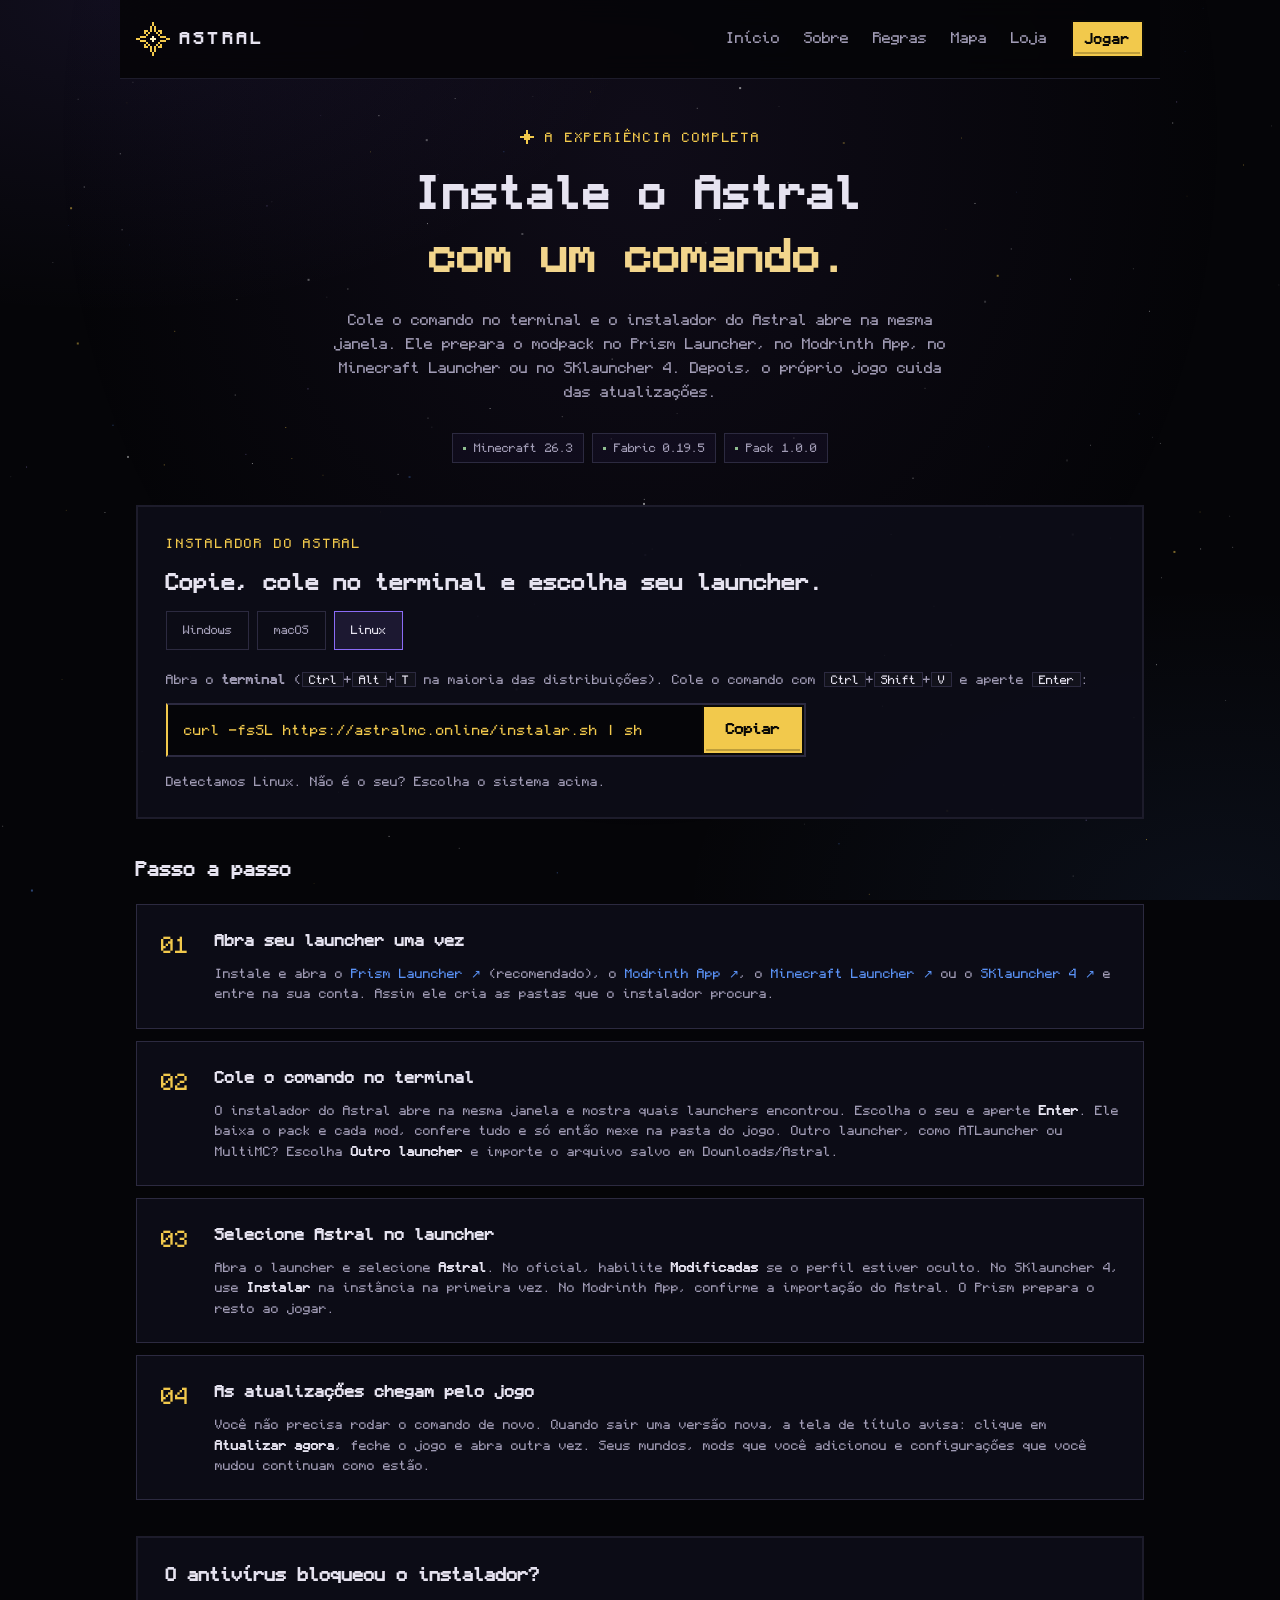
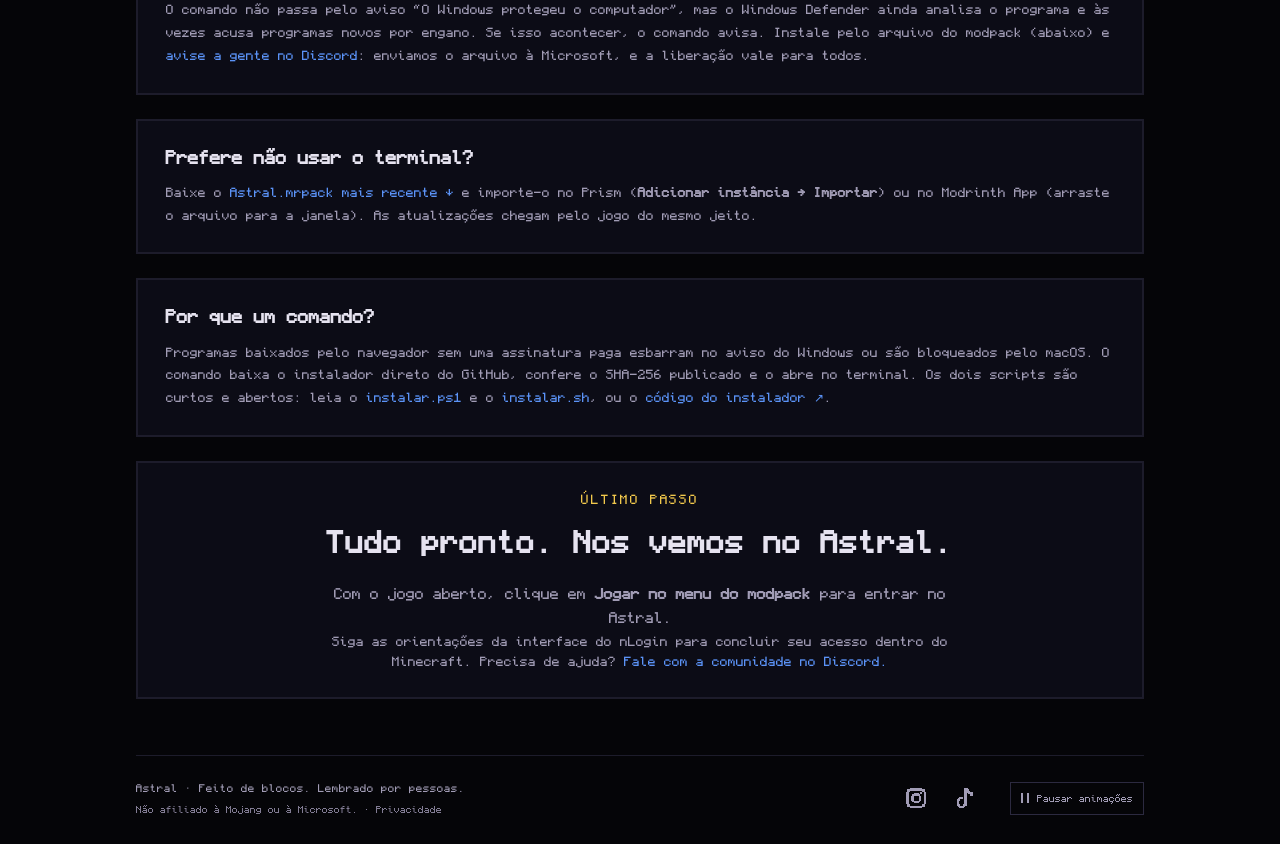
==== commit f43f11b9: "Site: tira o selo do topo, o aviso de contas, o Apoie e o botão do Discord do menu Co-Authored-By: C" ====
--- a/instalar.html
+++ b/instalar.html
@@ -27,12 +27,9 @@
     <nav id="siteNavigation" aria-label="Navegação principal">
       <a href="index.html">Início</a><a href="sobre.html">Sobre</a><a href="regras.html">Regras</a><a href="mapa/">Mapa</a>
       <a href="loja.html">Loja</a>
-      <a href="index.html#apoie">Apoie</a>
-      <a href="#" class="nav-mobile-community" data-discord hidden target="_blank" rel="noopener">Discord ↗</a>
     </nav>
     <div class="nav-actions">
       <a href="jogar.html" class="btn btn-small play-button" data-play>Jogar</a>
-      <a href="#" class="btn btn-small btn-ghost nav-community" data-discord hidden target="_blank" rel="noopener">Discord ↗</a>
       <button type="button" class="nav-toggle" id="navToggle" aria-label="Abrir menu" aria-controls="siteNavigation" aria-expanded="false" hidden>
         <svg viewBox="0 0 24 24" aria-hidden="true" focusable="false"><path class="menu-bars" d="M4 5h16v2H4zM4 11h16v2H4zM4 17h16v2H4z"/><path class="menu-cross" d="M5 5h3v3H5zM8 8h3v3H8zM11 11h3v3h-3zM14 14h3v3h-3zM17 17h3v3h-3zM17 5h3v3h-3zM14 8h3v3h-3zM8 14h3v3H8zM5 17h3v3H5z"/></svg>
       </button>
--- a/style.css
+++ b/style.css
@@ -503,6 +503,34 @@
 .shop-card { --accent: var(--purple); display: flex; flex-direction: column; gap: 4px; }
 .shop-card .btn { margin-top: auto; align-self: flex-start; }
 .shop-card.is-soon { opacity: .55; }
+.shop-pet { display: grid; place-items: center; margin: -8px -8px 6px; aspect-ratio: 4 / 3; background: radial-gradient(circle at 50% 58%, rgba(167, 139, 250, .22), transparent 62%); border-bottom: 2px solid var(--border); }
+.shop-pet img { width: 78%; height: 100%; object-fit: contain; transition: transform .3s; filter: drop-shadow(0 10px 8px rgba(0, 0, 0, .45)); }
+.tier-modes { display: flex; flex-wrap: wrap; gap: 8px; margin: 0 0 14px; }
+.tier-modes [aria-pressed="true"] { border-color: var(--yellow); color: var(--yellow); }
+.tier-summary { margin: 0 0 16px; padding: 12px 16px; border-left: 4px solid var(--yellow); background: rgba(250, 204, 21, .05); font-size: 13px; }
+.tier-summary p { margin: 0 0 8px; }
+.tier-check { display: flex; gap: 8px; align-items: center; color: var(--muted); font-size: 12px; cursor: pointer; }
+.tier-email { margin: 0 0 16px; }
+.tier-card { --accent: var(--yellow); }
+.tier-card.is-mine { border-color: var(--yellow); }
+.tier-top { display: flex; align-items: center; justify-content: space-between; gap: 12px; }
+.tier-star { width: 34px; height: 34px; }
+.tier-card .tier-value { margin: 0; color: var(--yellow); font-size: 18px; font-weight: 700; }
+.tier-grid { grid-template-columns: repeat(auto-fit, minmax(220px, 1fr)); }
+.tier-perks { margin: 0 0 14px; padding-left: 18px; color: var(--muted); font-size: 13px; }
+.tier-perks li { margin: 4px 0; }
+.shop-card:hover .shop-pet img { transform: translateY(-4px) rotate(-2deg); }
+@media (prefers-reduced-motion: reduce) { .shop-card:hover .shop-pet img { transform: none; } }
 .shop-price { margin: 6px 0 14px; color: var(--yellow); font-weight: 700; }
 .shop-price .badge { margin-left: 6px; font-weight: 400; color: var(--muted); }
 .shop-order { border-left: 4px solid var(--purple); }
+
+/* Mural de apoiadores (página inicial) */
+.supporters-tiers { display: grid; gap: 18px; }
+.supporters-tier h3 { display: flex; align-items: center; gap: 10px; margin: 0 0 10px; font-size: 14px; color: var(--yellow); }
+.supporters-tier h3 .pixel-star { width: 20px; height: 20px; }
+.supporters-tier-1 h3 .pixel-star { width: 28px; height: 28px; }
+.supporters-tier ul { display: flex; flex-wrap: wrap; gap: 8px; margin: 0; padding: 0; list-style: none; }
+.supporters-tier li { padding: 6px 12px; border: 2px solid var(--border2); background: rgba(255, 255, 255, .03); font-size: 13px; }
+.supporters-tier-1 li { border-color: var(--yellow); color: var(--yellow); }
+.supporters-tier-2 li { border-color: var(--purple); }
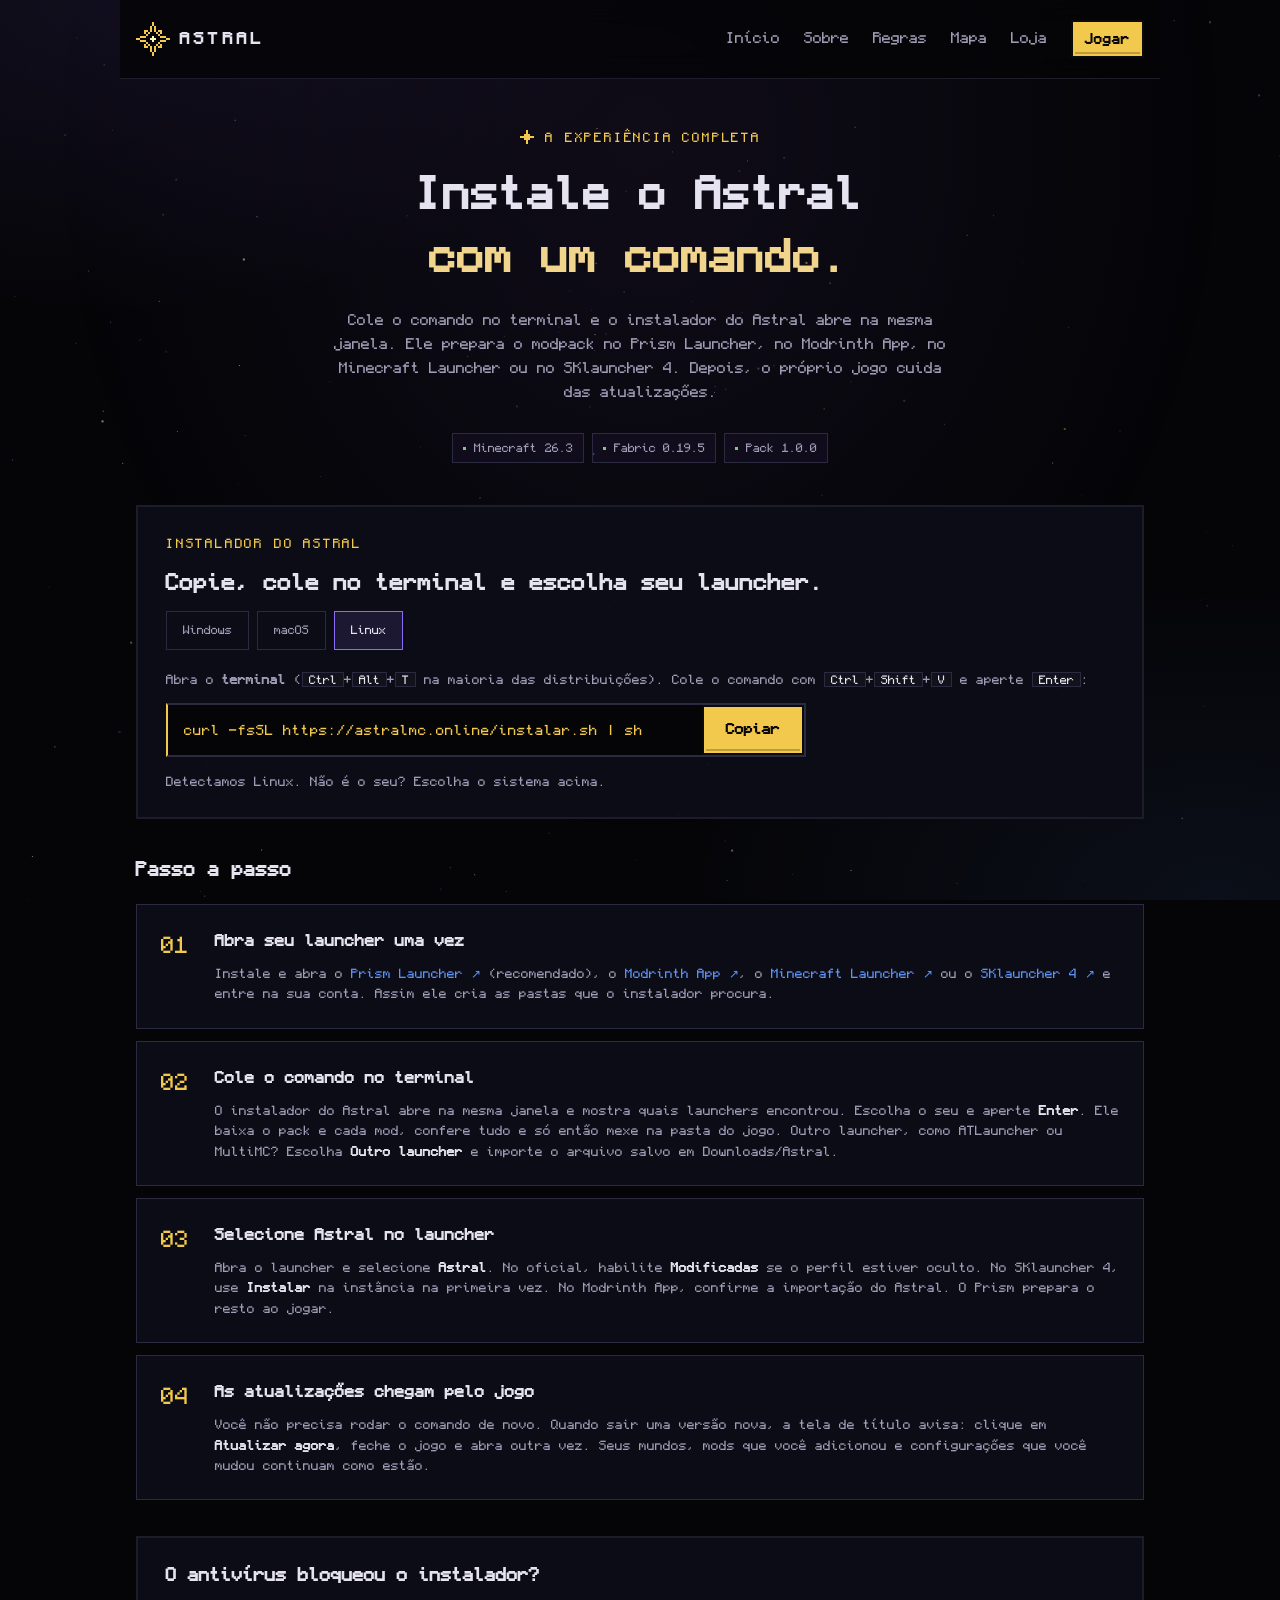
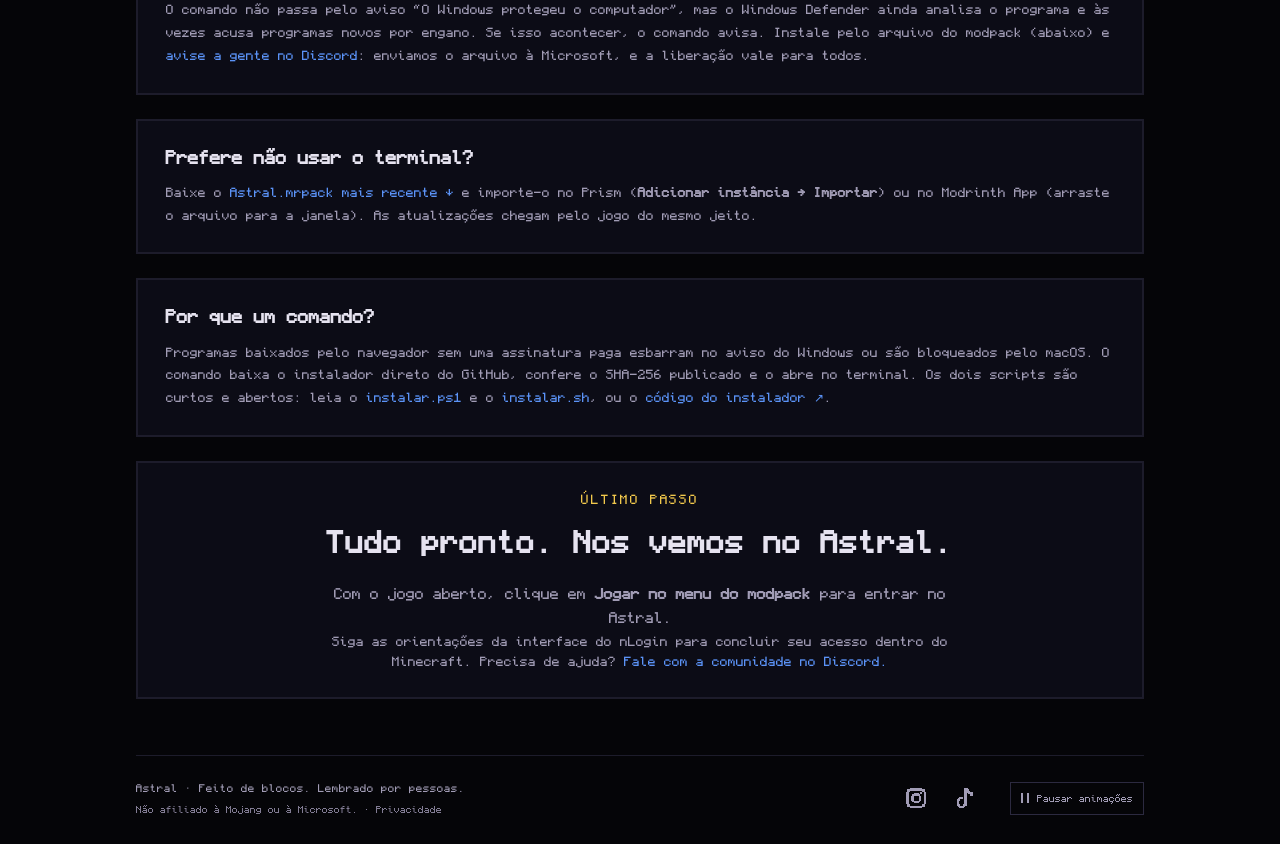
==== commit 27f01a95: "Loja: espaço entre ícone e título das seções; apoio mensal fora da grade de pets Co-Authored-By: Cla" ====
--- a/instalar.html
+++ b/instalar.html
@@ -9,7 +9,7 @@
   <title>Instalar o modpack — Astral</title>
   <meta name="description" content="Instale o modpack do Astral com um comando no terminal, no Windows, macOS ou Linux: Prism Launcher, Modrinth App, Minecraft Launcher ou SKlauncher." />
   <link rel="preload" href="fonts/Monocraft.woff2" as="font" type="font/woff2" crossorigin />
-  <link rel="stylesheet" href="style.css?v=24" />
+  <link rel="stylesheet" href="style.css?v=29" />
   <link rel="icon" href="favicon.svg" type="image/svg+xml" />
 </head>
 <body data-page="instalar" data-page-title="Instalar o modpack">
--- a/style.css
+++ b/style.css
@@ -233,8 +233,8 @@
   display: flex; align-items: center; gap: 14px;
   margin: 0 0 22px; padding-bottom: 14px; border-bottom: 2px solid var(--border);
 }
-.block-head h2 { margin: 0; font-size: 18px; flex: 1; }
-.section-icon { width: 24px; height: 24px; color: var(--yellow); }
+.block-head h2 { margin: 0; font-size: 18px; flex: 1; display: flex; align-items: center; gap: 12px; line-height: 1.3; }
+.section-icon { width: 24px; height: 24px; flex: none; color: var(--yellow); }
 .muted { color: var(--muted); }
 .tiny { font-size: 12px; margin: 14px 0 0; }
 
@@ -513,7 +513,7 @@
 .tier-email { margin: 0 0 16px; }
 .tier-card { --accent: var(--yellow); }
 .tier-card.is-mine { border-color: var(--yellow); }
-.tier-top { display: flex; align-items: center; justify-content: space-between; gap: 12px; }
+.tier-top { display: flex; align-items: center; justify-content: space-between; gap: 12px; margin-bottom: 4px; }
 .tier-star { width: 34px; height: 34px; }
 .tier-card .tier-value { margin: 0; color: var(--yellow); font-size: 18px; font-weight: 700; }
 .tier-grid { grid-template-columns: repeat(auto-fit, minmax(220px, 1fr)); }
